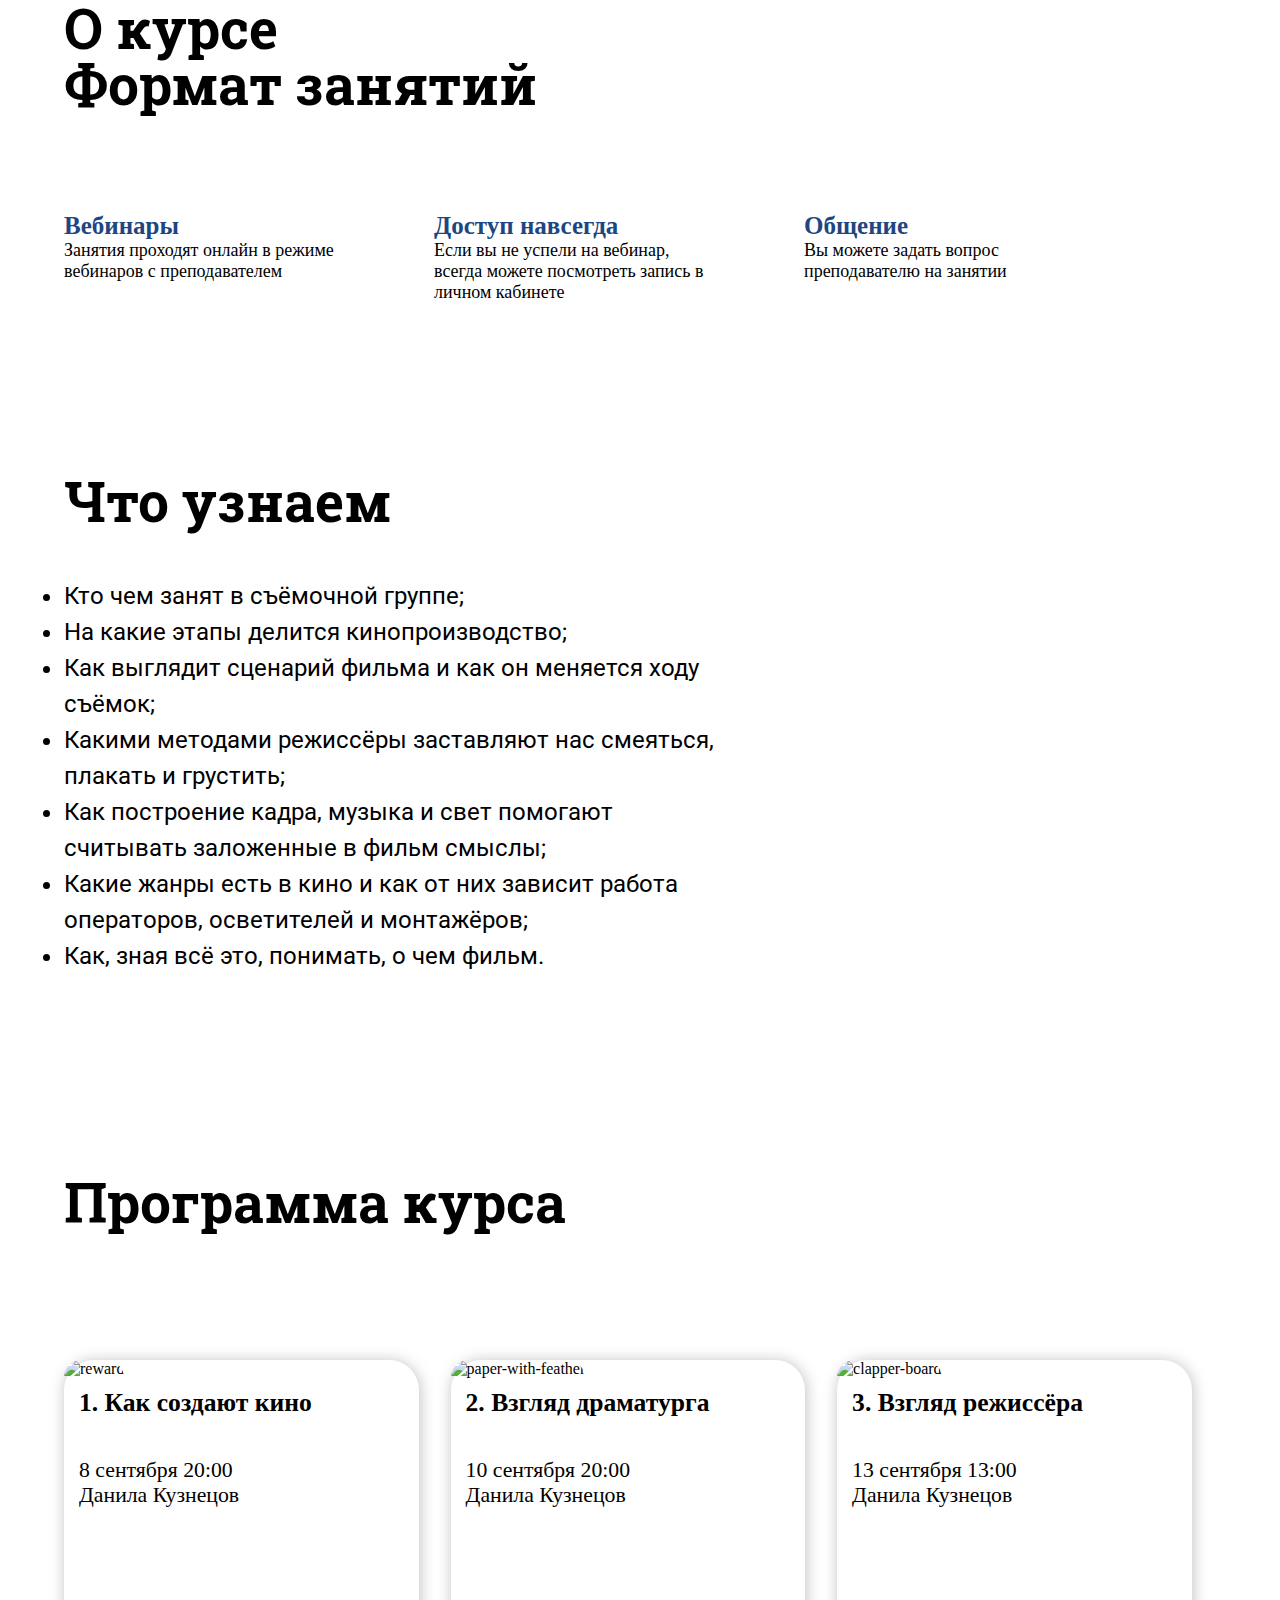
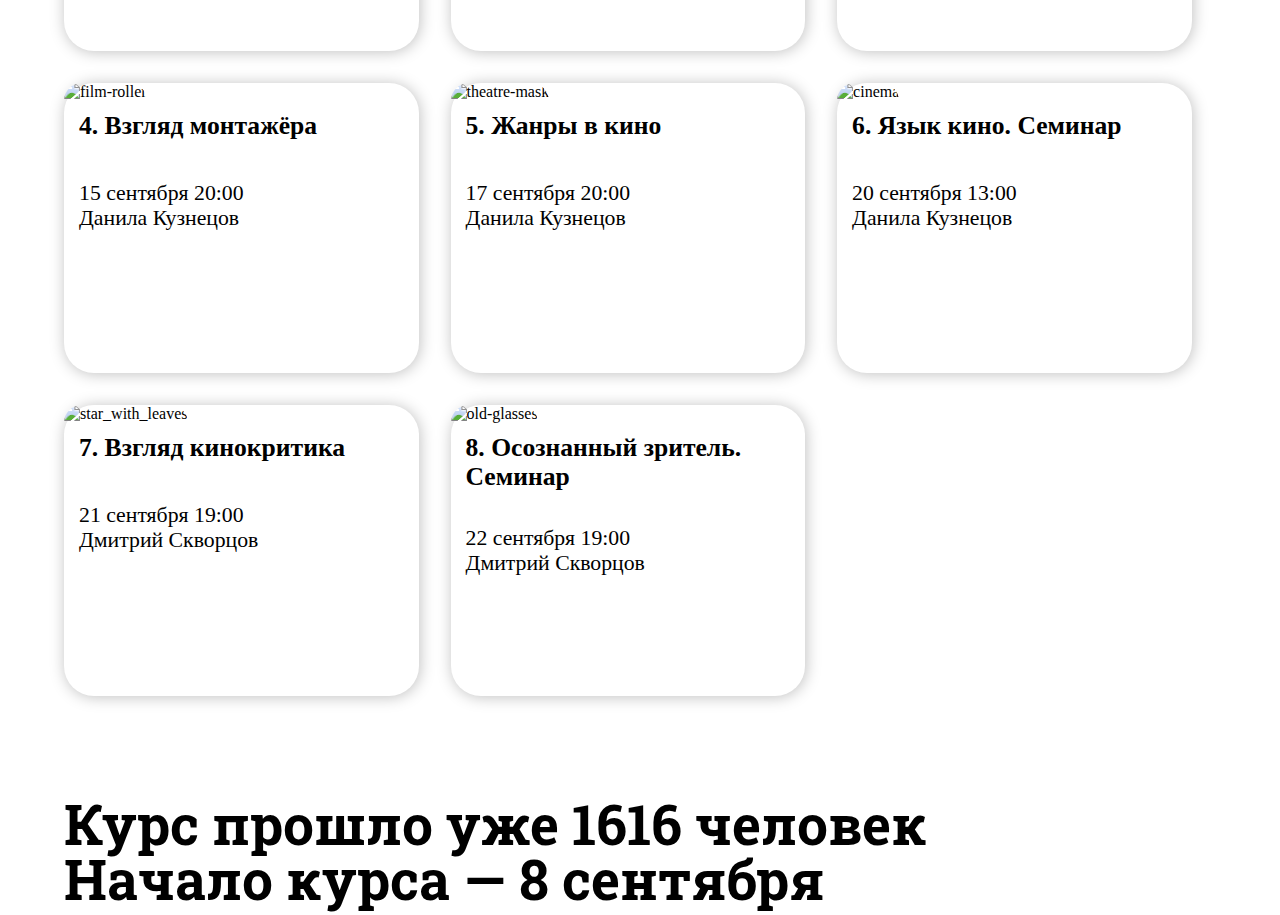
==== project.html @ b49a175d "new" ====
<!DOCTYPE html>
<html lang="en">
<head>
  <meta charset="UTF-8">
  <meta name="viewport" content="width=device-width, initial-scale=1.0">
  <link rel="stylesheet" href="./project.css">
  <title>Beta</title>
  <link rel="stylesheet" href="./index.css" >
  <link rel="preconnect" href="https://fonts.googleapis.com">
  <link rel="preconnect" href="https://fonts.gstatic.com" crossorigin>
  <link href="https://fonts.googleapis.com/css2?family=Roboto:ital,wght@0,100;0,300;0,400;0,500;0,700;0,900;1,100;1,300;1,400;1,500;1,700;1,900&display=swap" rel="stylesheet">
  <link rel="preconnect" href="https://fonts.googleapis.com">
  <link rel="preconnect" href="https://fonts.gstatic.com" crossorigin>
  <link href="https://fonts.googleapis.com/css2?family=Roboto+Slab:wght@100..900&display=swap" rel="stylesheet">
</head>
<body>
  <div class=".wrapper">
    <div class="main-box">
      <header>
        <div class="logo">

        </div>
        <div class="navbar">

        </div>
      </header>
      <main>
        <section class="how-to-watch-movie">

        </section>
        <h2>О курсе</h2>
        <section class="about-course"></section>
        <h2>Формат занятий</h2>
        <section class="course-format">
          <div>
            <p class="heading">Вебинары</p>
            <p>Занятия проходят онлайн
              в режиме вебинаров
              с преподавателем</p>
          </div>
          <div>
            <p class="heading">Доступ навсегда</p>
            <p>Если вы не успели на вебинар, всегда можете посмотреть запись в личном кабинете</p>
          </div>
          <div>
            <p class="heading">Общение</p>
            <p>Вы можете задать вопрос
              преподавателю на занятии</p>
          </div>
        </section>
        <h2>Что узнаем</h2>
        <section class="what-to-learn">
          <ul>
            <li>Кто чем занят в съёмочной группе;</li>
            <li>На какие этапы делится кинопроизводство;</li>
            <li>Как выглядит сценарий фильма и как он меняется ходу съёмок;</li>
            <li>Какими методами режиссёры заставляют нас смеяться, плакать и грустить;</li>
            <li>Как построение кадра, музыка и свет помогают считывать заложенные в фильм смыслы;</li>
            <li>Какие жанры есть в кино и как от них зависит работа операторов, осветителей и монтажёров;</li>
            <li>Как, зная всё это, понимать, о чем фильм.</li>
          </ul>
        </section>
        <h2>Программа курса</h2>
        <section class="course-program">
          <div>
            <img src="./course/oscar.svg" alt="reward">
            <h3 class="card-heading">1. Как создают кино</h3>
            <p>8 сентября 20:00 <br>
              Данила Кузнецов</p>
          </div>
          <div>
            <img src="./course/letter.svg" alt="paper-with-feather">
            <h3 class="card-heading">2. Взгляд драматурга</h3>
            <p>10 сентября 20:00 <br>
              Данила Кузнецов</p>
          </div>
          <div>
            <img src="./course/movie.svg" alt="clapper-board">
            <h3 class="card-heading">3. Взгляд режиссёра</h3>
            <p>13 сентября 13:00 <br>
              Данила Кузнецов</p>
          </div>
          <div>
            <img src="./course/old_movie.svg" alt="film-roller">
            <h3 class="card-heading">4. Взгляд монтажёра</h3>
            <p>15 сентября 20:00 <br>
              Данила Кузнецов</p>
          </div>
          <div>
            <img src="./course/mask.svg" alt="theatre-mask">
            <h3 class="card-heading">5. Жанры в кино</h3>
            <p>17 сентября 20:00 <br>
              Данила Кузнецов</p>
          </div>
          <div>
            <img src="./course/theatre.svg" alt="cinema">
            <h3 class="card-heading">6. Язык кино. Семинар</h3>
            <p>20 сентября 13:00 <br>
              Данила Кузнецов</p>
          </div>
          <div>
            <img src="./course/star.svg" alt="star_with_leaves">
            <h3 class="card-heading">7. Взгляд кинокритика</h3>
            <p>21 сентября 19:00 <br>
              Дмитрий Скворцов</p>
          </div>
          <div>
            <img src="./course/glasses.svg" alt="old-glasses">
            <h3 class="card-heading line">8. Осознанный зритель. Семинар</h3>
            <p id="line">22 сентября 19:00 <br>
              Дмитрий Скворцов</p>
          </div>
        </section>
        <section>
          <h2>Курс прошло уже 1616 человек</h2>
          
        </section>
        <section>
          <h2>Начало курса — 8 сентября</h2>

        </section>
      </main>
      <footer>

      </footer>
    </div>
  </div>
</body>
</html>

<!--men sadece ozume nece duz gelirse hele boldum sayti, sizin hissede uygun olmasa duzelish edin. prosto wpda qrupa 
  yazin danishaq, sonra sayti birlesdirende problem olmasin-->
---- project.css ----
* {
  margin: 0;
  padding: 0;
  box-sizing: border-box;
}
.wrapper { /* bura headeri ve footeri elave etmek lazimdir? deqiq bilmirem, lazim olsa elave edersiz) */
  width: 100%;
  font-family: "Roboto";
}
.main-box {
  width: 90%;
  margin: 0 auto;
}

h2 {
  font-family: Roboto Slab;
  font-size: 55px;
  font-weight: 700;
  line-height: 55.76px;
  /* yenede baxin ne elave etmek lazim olsa edin */
}

.course-format {
  display: flex;
  font-size: 18px;
  gap: 100px;
  margin: 100px auto 170px;
}

.course-format div {
  width: 270px;
}

.heading {
  color: #1E4681;
  font-size: 25px;
  font-weight: 700;
}

.what-to-learn {
  width: 662px;
  font-family: "Roboto";
  font-weight: 400;
  font-size: 24px;
  line-height: 36px;
  margin-top: 50px;
  margin-bottom: 200px;
}

.course-program {
  display: flex;
  flex-wrap: wrap;
  gap: 2.5vw; /*37px*/
  margin-top: 130px;
  margin-bottom: 100px;
}

.course-program div {
  width: 27.7vw; /*399px */
  height: 22.7vw; /*328px */
  border-radius: 30px; 
  box-shadow: 1px 1px 15px 0px #00000040;
}

.course-program img {
  width: 27.7vw; /*399px */
  height: 11.1vw; /*160px */
  border-top-left-radius: 30px;
  border-top-right-radius: 30px;
}

.card-heading {
  font-size: 2vw; /*30px*/
  margin-bottom: 30px;
  padding: 10px 15px 0px;
}

.course-program p {
  font-size: 1.7vw;/*25px*/
  padding: 10px 15px 0px;

}

.line {
 line-height: 29.1px;
}

#line {
  padding: 5px 15px;
}
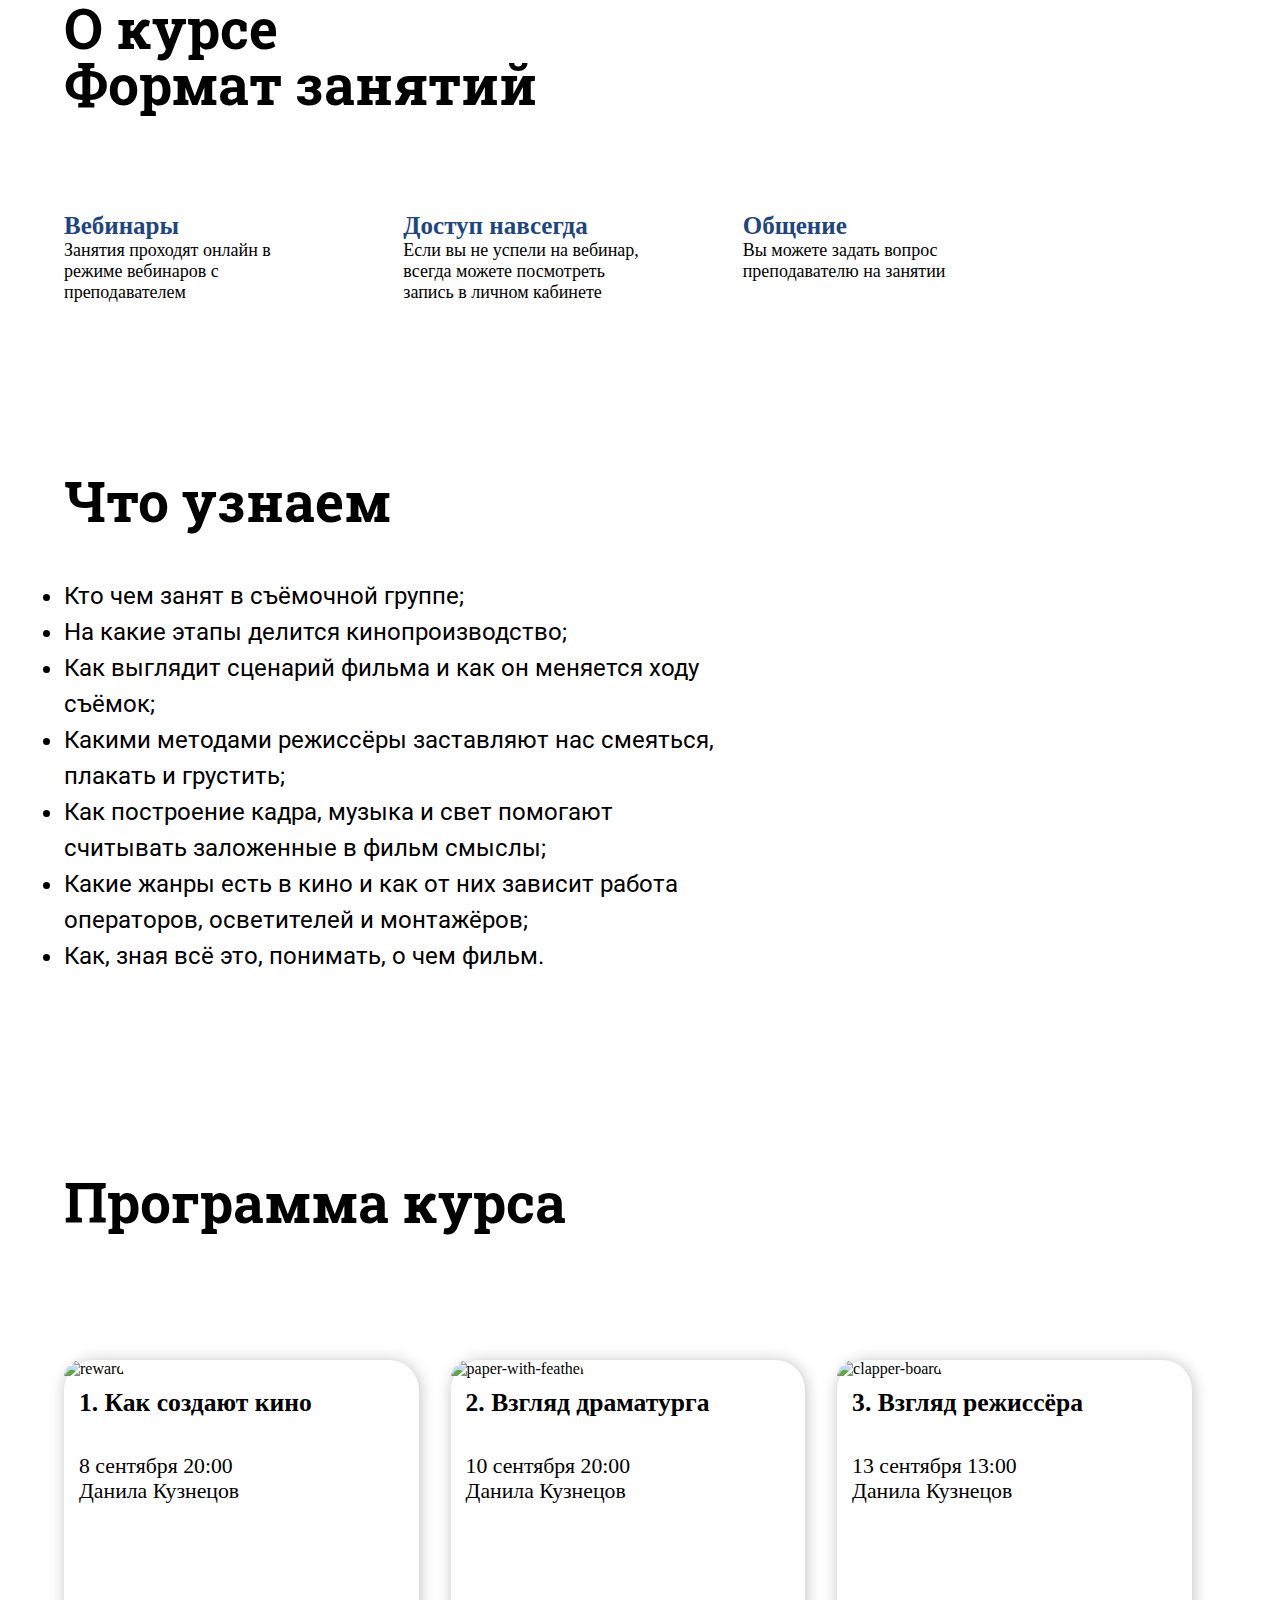
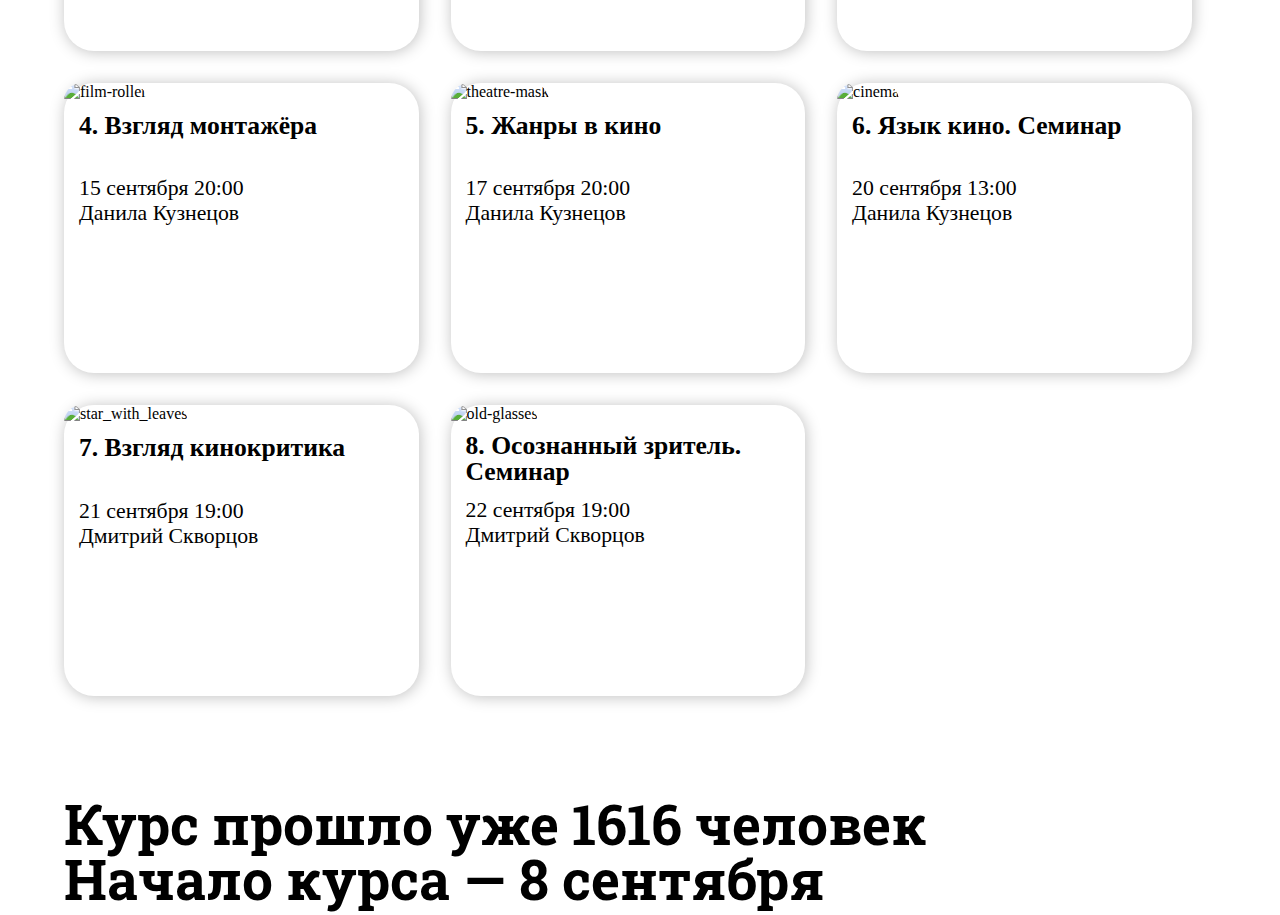
==== commit b3ba156e: "new" ====
--- a/project.html
+++ b/project.html
@@ -107,7 +107,7 @@
           <div>
             <img src="./course/glasses.svg" alt="old-glasses">
             <h3 class="card-heading line">8. Осознанный зритель. Семинар</h3>
-            <p id="line">22 сентября 19:00 <br>
+            <p>22 сентября 19:00 <br>
               Дмитрий Скворцов</p>
           </div>
         </section>
--- a/project.css
+++ b/project.css
@@ -28,7 +28,7 @@
 }
 
 .course-format div {
-  width: 270px;
+  width: 18.7vw; /*270px*/
 }
 
 .heading {
@@ -38,7 +38,7 @@
 }
 
 .what-to-learn {
-  width: 662px;
+  width: 662px; /*45.9vw*/
   font-family: "Roboto";
   font-weight: 400;
   font-size: 24px;
@@ -71,7 +71,7 @@
 
 .card-heading {
   font-size: 2vw; /*30px*/
-  margin-bottom: 30px;
+  margin-bottom: 2vw;
   padding: 10px 15px 0px;
 }
 
@@ -82,9 +82,108 @@
 }
 
 .line {
- line-height: 29.1px;
+ line-height: 2vw;/*29.1px*/
+ margin-bottom: 4px;
 }
 
-#line {
-  padding: 5px 15px;
+@media screen and (min-width: 992px) and (max-width: 1279) {
+  h2 {
+    font-size: 32px;
+    line-height: 32.44px;
+  }
+  
+  .course-format {
+    font-size: 11px;
+    gap: 50px;
+    margin: 100px auto 170px;
+  }
+  
+  .heading {
+    font-size: 15px;
+  }
+  
+  .what-to-learn {
+    width: 383.41px;
+    font-size: 14px;
+    line-height: 21px;
+    margin-top: 50px;
+    margin-bottom: 100px;
+  }
+  
+  .course-program {
+    margin-top: 65px;
+    margin-bottom: 50px;
+  }
+  
+}
+
+@media screen and (min-width: 320px) and (max-width: 991px) {
+  h2 {
+    font-size: 26px;
+    line-height: 26.36px;
+  }
+  
+  .course-format {
+    flex-direction: column;
+    font-size: 10px;
+    gap: 30px;
+    margin-top: 30px;
+    margin-bottom: 70px;
+  }
+  
+  .course-format div {
+    width: 150px; /*150px*/
+  }
+
+  .heading {
+    font-size: 12px;
+  }
+  
+  .what-to-learn {
+    width: 299px;
+    font-size: 12px;
+    line-height: 18px;
+    margin-top: 20px;
+    margin-bottom: 50px;
+  }
+  
+  .course-program {
+    display: flex;
+    flex-direction: column;
+    margin-top: 30px;
+    margin-bottom: 30px;
+    justify-content: center;
+    align-items: center;
+  }
+  
+  .course-program div {
+    width: 49.5vw; /*49.5vw*/
+    height: 40vw; /*152.84px*/
+    border-radius: 13.98px; 
+    box-shadow: 0.46597224473953247px 0.46597224473953247px 6.9895830154418945px 0px #00000040;
+  }
+  
+  .course-program img {
+    width: 49.5vw; 
+    height: 19.8vw; /*74.56px*/
+    border-top-left-radius: 13.98px;
+    border-top-right-radius: 13.98px;
+  }
+  
+  .card-heading {
+    font-size: 3.7vw; /*14px*/
+    margin-bottom: 2vw;
+    padding: 5px 15px 0px;
+  }
+  
+  .course-program p {
+    font-size: 3.2vw;/*12px*/
+    padding: 5px 15px 0px;
+  
+  }
+  
+  .line {
+   line-height: 3.6vw;/*13.58px*/
+   margin-bottom: 2px;
+  }
 }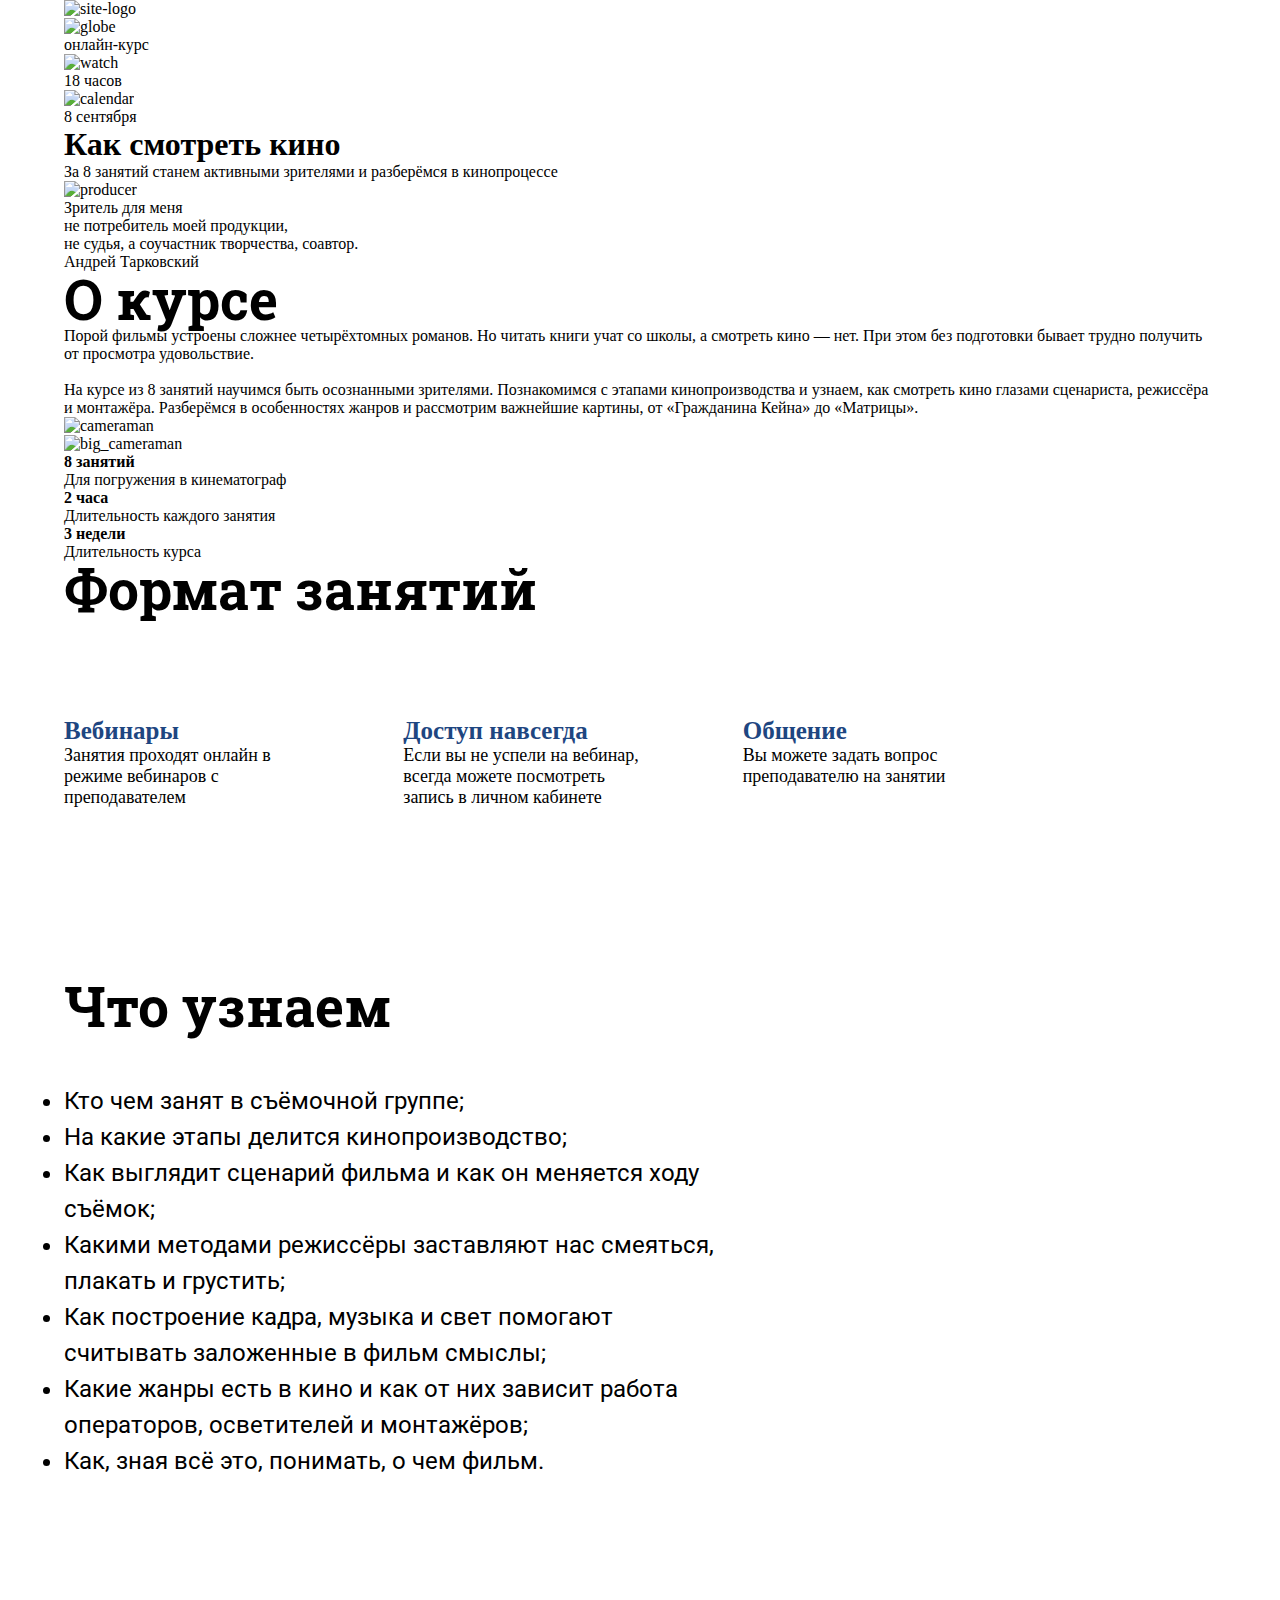
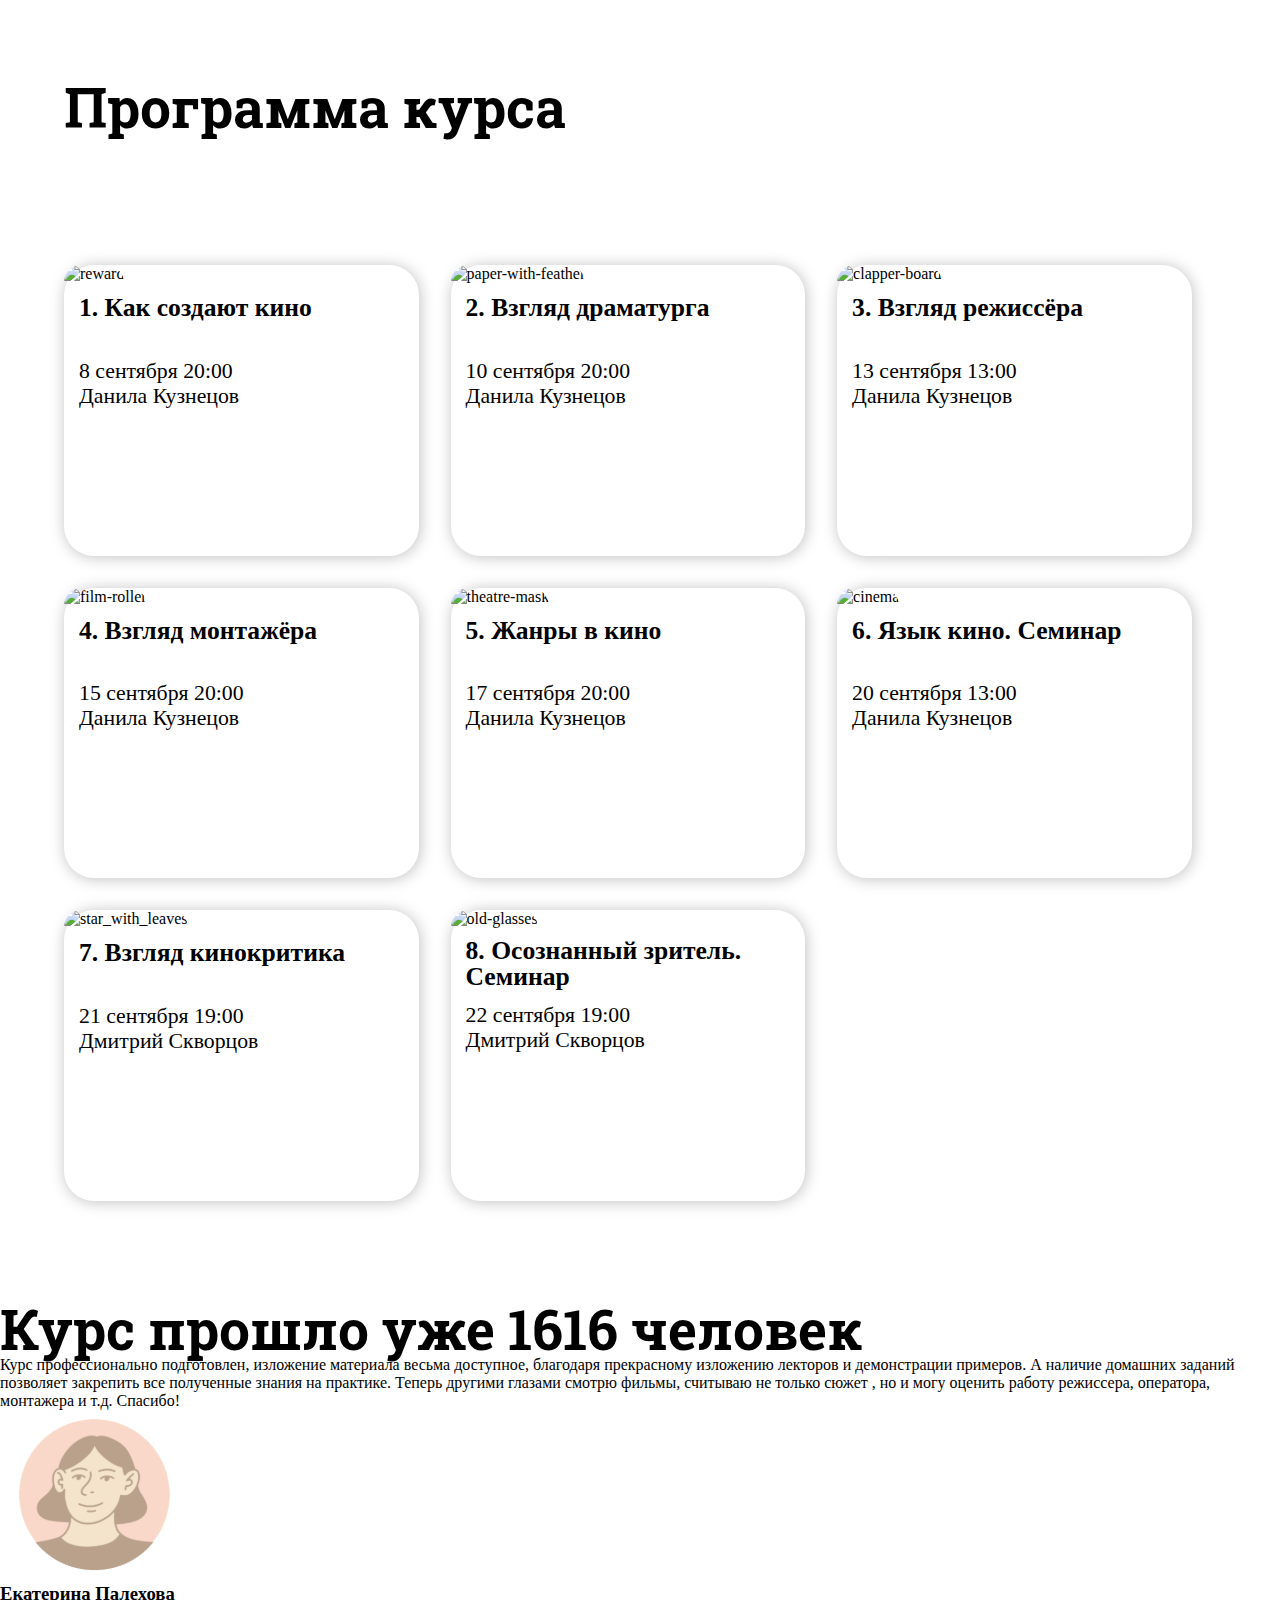
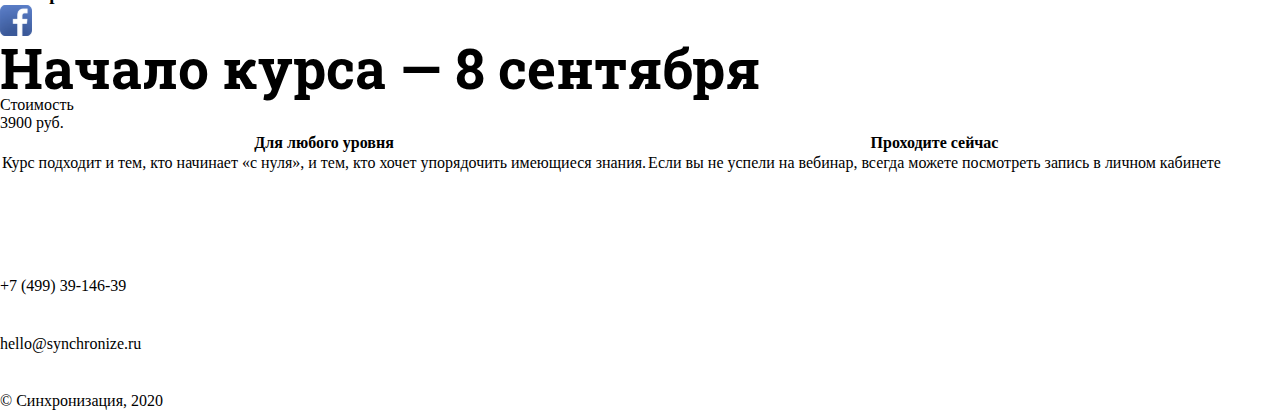
==== commit 83d72a27: "Add new features" ====
--- a/project.html
+++ b/project.html
@@ -1,132 +1,238 @@
-<!DOCTYPE html>
-<html lang="en">
-<head>
-  <meta charset="UTF-8">
-  <meta name="viewport" content="width=device-width, initial-scale=1.0">
-  <link rel="stylesheet" href="./project.css">
-  <title>Beta</title>
-  <link rel="stylesheet" href="./index.css" >
-  <link rel="preconnect" href="https://fonts.googleapis.com">
-  <link rel="preconnect" href="https://fonts.gstatic.com" crossorigin>
-  <link href="https://fonts.googleapis.com/css2?family=Roboto:ital,wght@0,100;0,300;0,400;0,500;0,700;0,900;1,100;1,300;1,400;1,500;1,700;1,900&display=swap" rel="stylesheet">
-  <link rel="preconnect" href="https://fonts.googleapis.com">
-  <link rel="preconnect" href="https://fonts.gstatic.com" crossorigin>
-  <link href="https://fonts.googleapis.com/css2?family=Roboto+Slab:wght@100..900&display=swap" rel="stylesheet">
-</head>
-<body>
-  <div class=".wrapper">
-    <div class="main-box">
-      <header>
-        <div class="logo">
-
-        </div>
-        <div class="navbar">
-
-        </div>
-      </header>
-      <main>
-        <section class="how-to-watch-movie">
-
-        </section>
-        <h2>О курсе</h2>
-        <section class="about-course"></section>
-        <h2>Формат занятий</h2>
-        <section class="course-format">
-          <div>
-            <p class="heading">Вебинары</p>
-            <p>Занятия проходят онлайн
-              в режиме вебинаров
-              с преподавателем</p>
-          </div>
-          <div>
-            <p class="heading">Доступ навсегда</p>
-            <p>Если вы не успели на вебинар, всегда можете посмотреть запись в личном кабинете</p>
-          </div>
-          <div>
-            <p class="heading">Общение</p>
-            <p>Вы можете задать вопрос
-              преподавателю на занятии</p>
-          </div>
-        </section>
-        <h2>Что узнаем</h2>
-        <section class="what-to-learn">
-          <ul>
-            <li>Кто чем занят в съёмочной группе;</li>
-            <li>На какие этапы делится кинопроизводство;</li>
-            <li>Как выглядит сценарий фильма и как он меняется ходу съёмок;</li>
-            <li>Какими методами режиссёры заставляют нас смеяться, плакать и грустить;</li>
-            <li>Как построение кадра, музыка и свет помогают считывать заложенные в фильм смыслы;</li>
-            <li>Какие жанры есть в кино и как от них зависит работа операторов, осветителей и монтажёров;</li>
-            <li>Как, зная всё это, понимать, о чем фильм.</li>
-          </ul>
-        </section>
-        <h2>Программа курса</h2>
-        <section class="course-program">
-          <div>
-            <img src="./course/oscar.svg" alt="reward">
-            <h3 class="card-heading">1. Как создают кино</h3>
-            <p>8 сентября 20:00 <br>
-              Данила Кузнецов</p>
-          </div>
-          <div>
-            <img src="./course/letter.svg" alt="paper-with-feather">
-            <h3 class="card-heading">2. Взгляд драматурга</h3>
-            <p>10 сентября 20:00 <br>
-              Данила Кузнецов</p>
-          </div>
-          <div>
-            <img src="./course/movie.svg" alt="clapper-board">
-            <h3 class="card-heading">3. Взгляд режиссёра</h3>
-            <p>13 сентября 13:00 <br>
-              Данила Кузнецов</p>
-          </div>
-          <div>
-            <img src="./course/old_movie.svg" alt="film-roller">
-            <h3 class="card-heading">4. Взгляд монтажёра</h3>
-            <p>15 сентября 20:00 <br>
-              Данила Кузнецов</p>
-          </div>
-          <div>
-            <img src="./course/mask.svg" alt="theatre-mask">
-            <h3 class="card-heading">5. Жанры в кино</h3>
-            <p>17 сентября 20:00 <br>
-              Данила Кузнецов</p>
-          </div>
-          <div>
-            <img src="./course/theatre.svg" alt="cinema">
-            <h3 class="card-heading">6. Язык кино. Семинар</h3>
-            <p>20 сентября 13:00 <br>
-              Данила Кузнецов</p>
-          </div>
-          <div>
-            <img src="./course/star.svg" alt="star_with_leaves">
-            <h3 class="card-heading">7. Взгляд кинокритика</h3>
-            <p>21 сентября 19:00 <br>
-              Дмитрий Скворцов</p>
-          </div>
-          <div>
-            <img src="./course/glasses.svg" alt="old-glasses">
-            <h3 class="card-heading line">8. Осознанный зритель. Семинар</h3>
-            <p>22 сентября 19:00 <br>
-              Дмитрий Скворцов</p>
-          </div>
-        </section>
-        <section>
-          <h2>Курс прошло уже 1616 человек</h2>
-          
-        </section>
-        <section>
-          <h2>Начало курса — 8 сентября</h2>
-
-        </section>
-      </main>
-      <footer>
-
-      </footer>
-    </div>
-  </div>
-</body>
-</html>
-
-<!--men sadece ozume nece duz gelirse hele boldum sayti, sizin hissede uygun olmasa duzelish edin. prosto wpda qrupa 
+<!DOCTYPE html>
+<html lang="ru">
+<head>
+  <meta charset="UTF-8">
+  <meta name="viewport" content="width=device-width, initial-scale=1.0">
+  <link rel="stylesheet" href="./project.css">
+  <title>Beta</title>
+  <link rel="stylesheet" href="./index.css" >
+  <link rel="preconnect" href="https://fonts.googleapis.com">
+  <link rel="preconnect" href="https://fonts.gstatic.com" crossorigin>
+  <link href="https://fonts.googleapis.com/css2?family=Courier+Prime:ital,wght@0,400;0,700;1,400;1,700&family=Lato:ital,wght@0,100;0,300;0,400;0,700;0,900;1,100;1,300;1,400;1,700;1,900&family=Montserrat:ital,wght@0,100..900;1,100..900&family=Roboto+Slab:wght@100..900&family=Roboto:ital,wght@0,100;0,300;0,400;0,500;0,700;0,900;1,100;1,300;1,400;1,500;1,700;1,900&display=swap" rel="stylesheet">
+</head>
+<body>
+  <div class=".wrapper">
+    <div class="main-box">
+      <header>
+        <div class="logo">
+          <img src="./svgs/sinxro.svg" alt="site-logo">
+        </div>
+        <div class="navbar">
+          <div class="date-and-time">
+            <img class="globe" src="./svgs/globe.svg" alt="globe">
+            <p>онлайн-курс</p>
+          </div>
+          <div class="date-and-time">
+            <img class="watchimg" src="./svgs/clock.svg" alt="watch">
+            <p>18 часов</p>
+          </div>
+          <div class="date-and-time">
+             <img class="calendar" src="./svgs/calendar.svg" alt="calendar">
+             <p>8 сентября</p>
+          </div>   
+        </div>
+      </header>
+      <main>
+        <section class="how-to-watch-movie">
+          <div>
+            <h1>Как смотреть кино</h1>
+            <p>За 8 занятий станем активными зрителями и разберёмся в кинопроцессе</p>
+          </div>
+          <div class="producer">
+            <img src="./svgs/first-section-img.svg" alt="producer">
+          </div>
+        </section>
+        <section>
+          <div id="bluebox">
+            <p>Зритель для меня<br>не потребитель моей продукции,<br> не судья, а соучастник творчества, соавтор.</p>
+            <p id="bluebox-author">Андрей Тарковский</p>
+          </div>
+        </section>
+        <h2>О курсе</h2>
+        <section class="about-course">
+          <div>
+            <p>
+              Порой фильмы устроены сложнее четырёхтомных романов. Но читать книги учат со школы, а смотреть кино — нет. При этом без подготовки бывает трудно получить от просмотра удовольствие.
+              <br><br>На курсе из 8 занятий научимся быть осознанными зрителями. Познакомимся с этапами кинопроизводства и узнаем, как смотреть кино глазами сценариста, режиссёра и монтажёра. Разберёмся в особенностях жанров и рассмотрим важнейшие картины, от «Гражданина Кейна» до «Матрицы».
+            </p>
+          </div>
+          <div>
+            <img src="./svgs/second-section-img.svg" alt="cameraman">
+          </div>
+        </section>
+        <section class="course_duration"> 
+          <div class="big_cameraman"> 
+            <img src="./svgs/third-img.svg" alt="big_cameraman"> 
+          </div> 
+          <div class="task_table"> 
+            <div> 
+              <h4>8 занятий</h4> 
+              <p>Для погружения в кинематограф</p> 
+            </div> 
+            <div>    
+              <h4>2 часа</h4> 
+              <p>Длительность каждого занятия</p> 
+            </div>  
+            <div>  
+              <h4>3 недели</h4> 
+              <p>Длительность курса</p> 
+            </div>  
+          </div> 
+        </section> 
+        <h2>Формат занятий</h2>
+        <section class="course-format">
+          <div>
+            <p class="heading">Вебинары</p>
+            <p>Занятия проходят онлайн
+              в режиме вебинаров
+              с преподавателем</p>
+          </div>
+          <div>
+            <p class="heading">Доступ навсегда</p>
+            <p>Если вы не успели на вебинар, всегда можете посмотреть запись в личном кабинете</p>
+          </div>
+          <div>
+            <p class="heading">Общение</p>
+            <p>Вы можете задать вопрос
+              преподавателю на занятии</p>
+          </div>
+        </section>
+        <h2>Что узнаем</h2>
+        <section class="what-to-learn">
+          <ul>
+            <li>Кто чем занят в съёмочной группе;</li>
+            <li>На какие этапы делится кинопроизводство;</li>
+            <li>Как выглядит сценарий фильма и как он меняется ходу съёмок;</li>
+            <li>Какими методами режиссёры заставляют нас смеяться, плакать и грустить;</li>
+            <li>Как построение кадра, музыка и свет помогают считывать заложенные в фильм смыслы;</li>
+            <li>Какие жанры есть в кино и как от них зависит работа операторов, осветителей и монтажёров;</li>
+            <li>Как, зная всё это, понимать, о чем фильм.</li>
+          </ul>
+        </section>
+        <h2>Программа курса</h2>
+        <section class="course-program">
+          <div>
+            <img src="./course/oscar.svg" alt="reward">
+            <h3 class="card-heading">1. Как создают кино</h3>
+            <p>8 сентября 20:00 <br>
+              Данила Кузнецов</p>
+          </div>
+          <div>
+            <img src="./course/letter.svg" alt="paper-with-feather">
+            <h3 class="card-heading">2. Взгляд драматурга</h3>
+            <p>10 сентября 20:00 <br>
+              Данила Кузнецов</p>
+          </div>
+          <div>
+            <img src="./course/movie.svg" alt="clapper-board">
+            <h3 class="card-heading">3. Взгляд режиссёра</h3>
+            <p>13 сентября 13:00 <br>
+              Данила Кузнецов</p>
+          </div>
+          <div>
+            <img src="./course/old_movie.svg" alt="film-roller">
+            <h3 class="card-heading">4. Взгляд монтажёра</h3>
+            <p>15 сентября 20:00 <br>
+              Данила Кузнецов</p>
+          </div>
+          <div>
+            <img src="./course/mask.svg" alt="theatre-mask">
+            <h3 class="card-heading">5. Жанры в кино</h3>
+            <p>17 сентября 20:00 <br>
+              Данила Кузнецов</p>
+          </div>
+          <div>
+            <img src="./course/theatre.svg" alt="cinema">
+            <h3 class="card-heading">6. Язык кино. Семинар</h3>
+            <p>20 сентября 13:00 <br>
+              Данила Кузнецов</p>
+          </div>
+          <div>
+            <img src="./course/star.svg" alt="star_with_leaves">
+            <h3 class="card-heading">7. Взгляд кинокритика</h3>
+            <p>21 сентября 19:00 <br>
+              Дмитрий Скворцов</p>
+          </div>
+          <div>
+            <img src="./course/glasses.svg" alt="old-glasses">
+            <h3 class="card-heading line">8. Осознанный зритель. Семинар</h3>
+            <p>22 сентября 19:00 <br>
+              Дмитрий Скворцов</p>
+          </div>
+        </section>
+      </div>
+    <div class="course-info-box">
+        <section class="biography">
+          <div class="course-info-box-inside">
+          <h2>Курс прошло уже 1616 человек</h2>
+          <div class="info-author">
+            <div>
+              <p>Курс профессионально подготовлен, изложение материала весьма доступное, благодаря прекрасному изложению лекторов и демонстрации примеров. А наличие домашних заданий позволяет закрепить все полученные знания на практике. Теперь другими глазами смотрю фильмы, считываю не только сюжет , но и могу оценить работу режиссера, оператора, монтажера и т.д. Спасибо!</p>  
+            </div>  
+              <div class="author">
+                <div>
+                  <img class="user-avatar" src="image/user-icon.svg" alt="user-icon">
+                </div>
+                  <div class="yekaterina">
+                    <h3>Екатерина Палехова</h3>
+                  <img class="fb-icon" src="image/fb-icon.svg" alt="fb-icon">
+                  </div>
+              </div>
+          </div> 
+        </div>
+        </section>
+      </div>  
+        <section class="adv">
+          <div class="course-info-box-inside">
+          <article>
+            <h2>Начало курса — 8 сентября</h2>
+            <div class="money">
+                <p class="price">Стоимость</p>
+                <p class="value">3900 руб.</p>
+            </div>
+            <table class="adv_table">
+                <tr>
+                    <th>Для любого уровня</th>
+                    <th>Проходите сейчас</th>
+                </tr>
+                <tr>
+                    <td>Курс подходит и тем, кто начинает «с нуля», и тем, кто хочет упорядочить имеющиеся знания.</td>
+                    <td>Если вы не успели на вебинар, всегда можете посмотреть запись в личном кабинете</td>
+                </tr>
+            </table>
+          </article>
+        </div>
+        </section>
+      </main>
+      <footer>
+      <div class="course-info-box-inside">
+        <article>
+          <div class="footer_box">
+            <img class="synchronize" src="image/logo_mobile.svg" alt="Logo">
+            <div class="mail-and-phone">
+              <img src="image/phone_white.svg" alt="Phone">
+              <p>+7 (499) 39-146-39</p><br>
+              <img src="image/mail_white.svg" alt="Mail">
+              <p>hello@synchronize.ru</p>
+            </div>
+          </div>
+          <div class="social-media">
+            <img src="image/instagram_icon.svg" alt="Instagram">
+            <img src="image/fb-icon-white.svg" alt="Facebook">
+            <img src="image/vk-icon-white.svg" alt="VK">
+            <img src="image/whatsapp-icon-white.svg" alt="Whatsapp"><br>
+          </div>
+          <div>
+            <p class="version">© Синхронизация, 2020</p>
+          </div>
+        </article>
+      </div>
+      </footer>
+    </div>
+    
+  </div>
+</body>
+</html>
+
+<!--men sadece ozume nece duz gelirse hele boldum sayti, sizin hissede uygun olmasa duzelish edin. prosto wpda qrupa 
   yazin danishaq, sonra sayti birlesdirende problem olmasin-->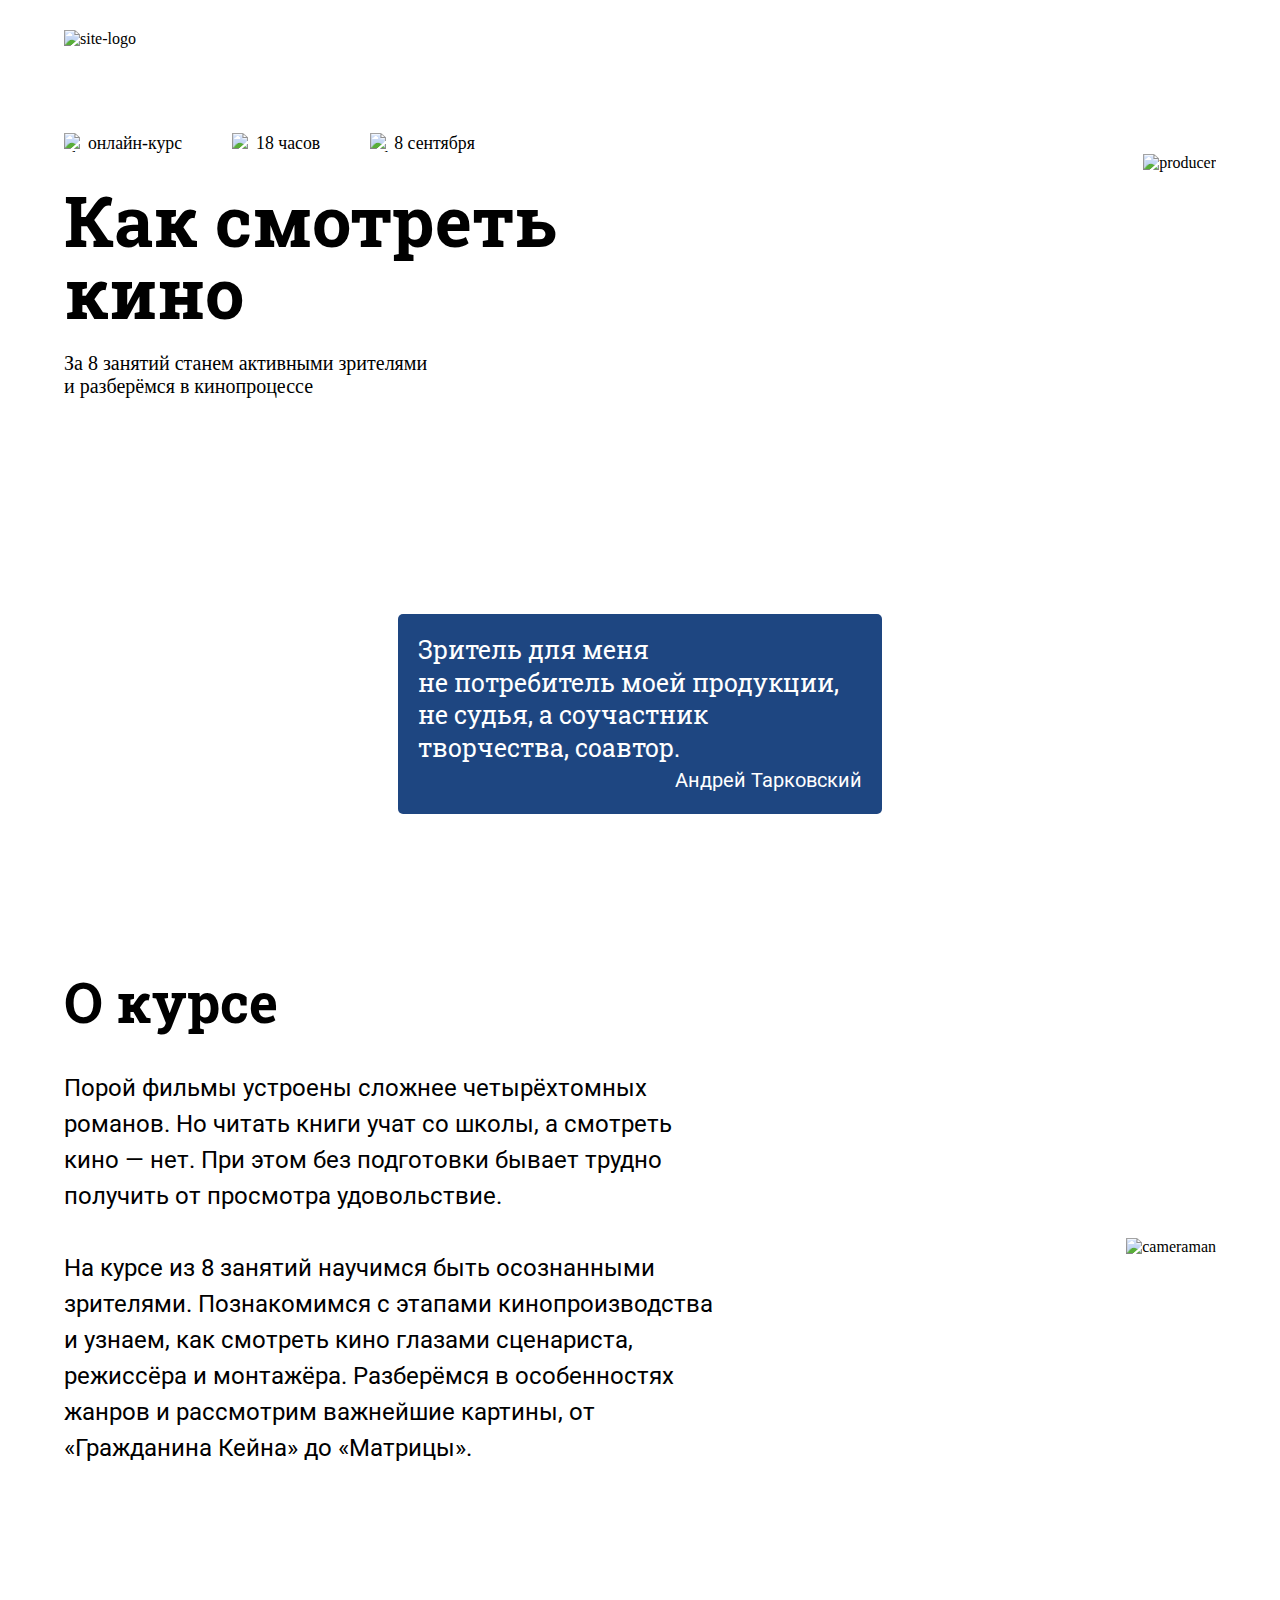
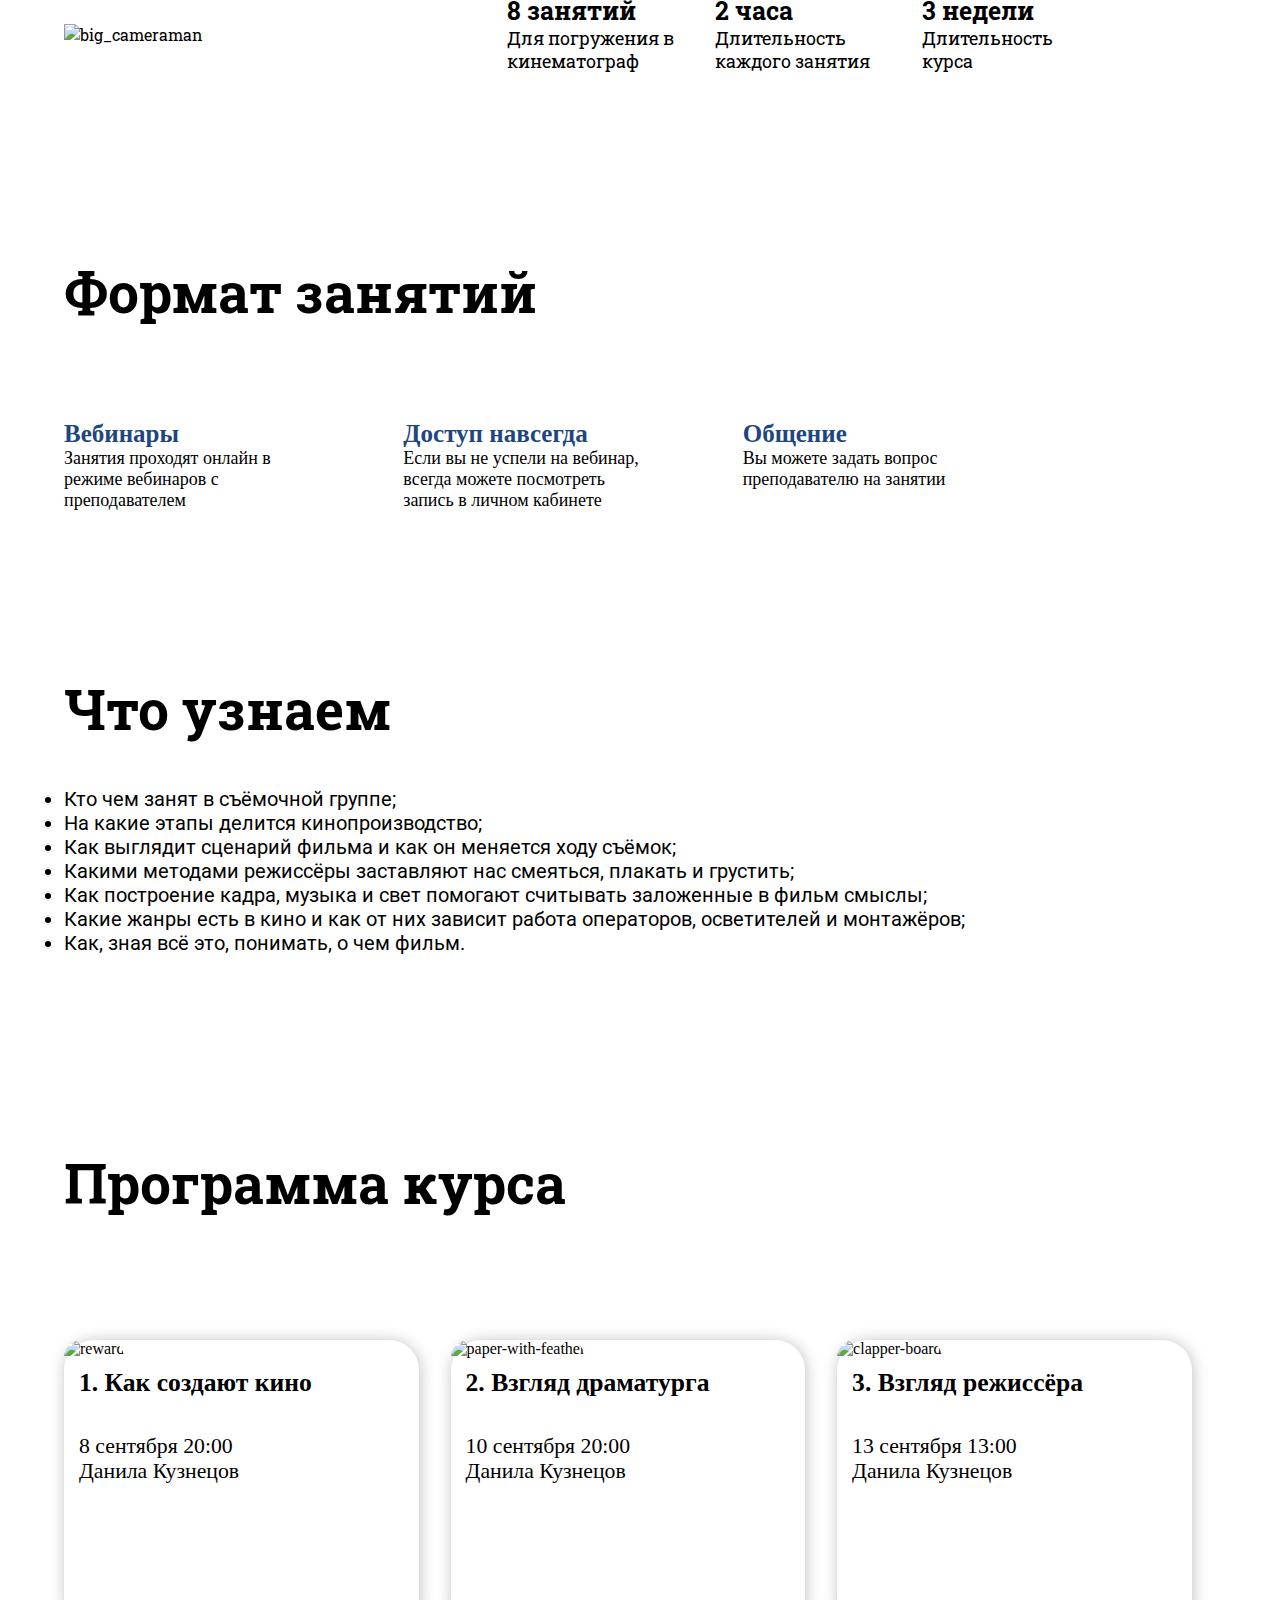
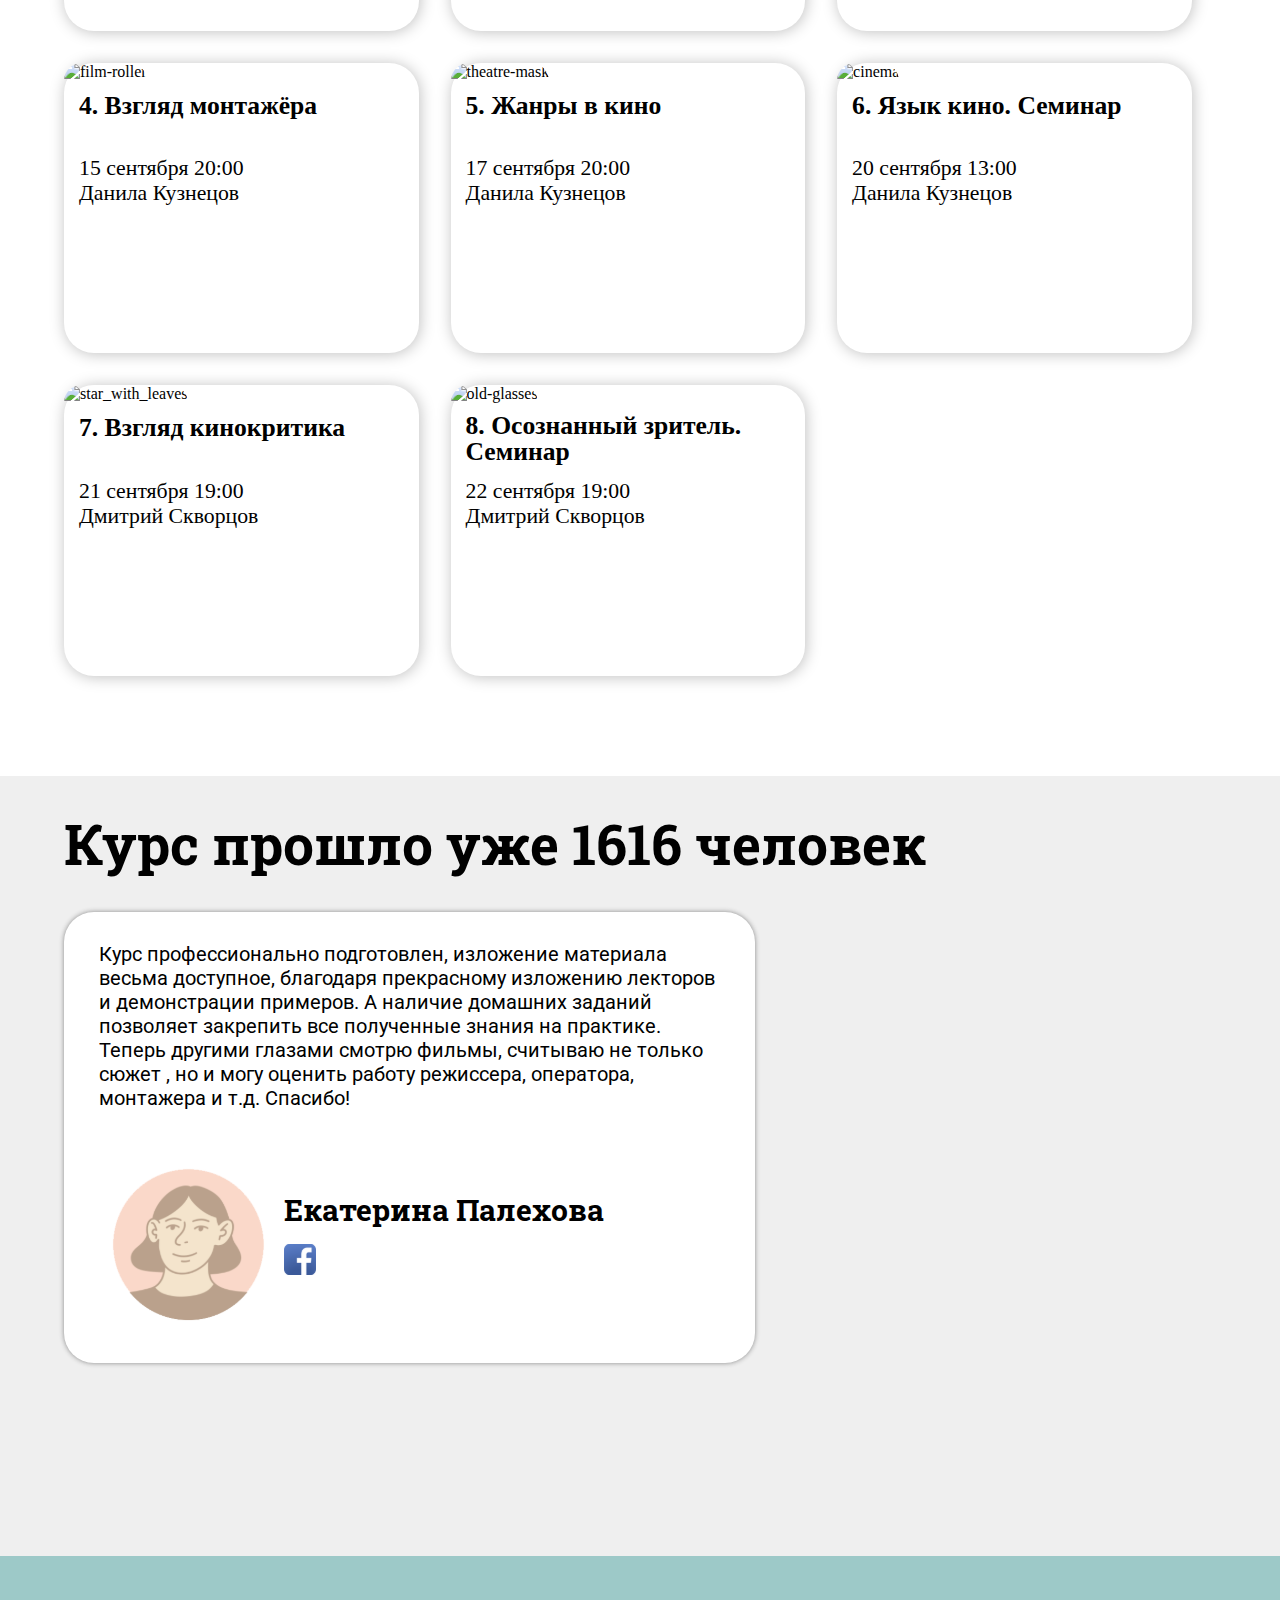
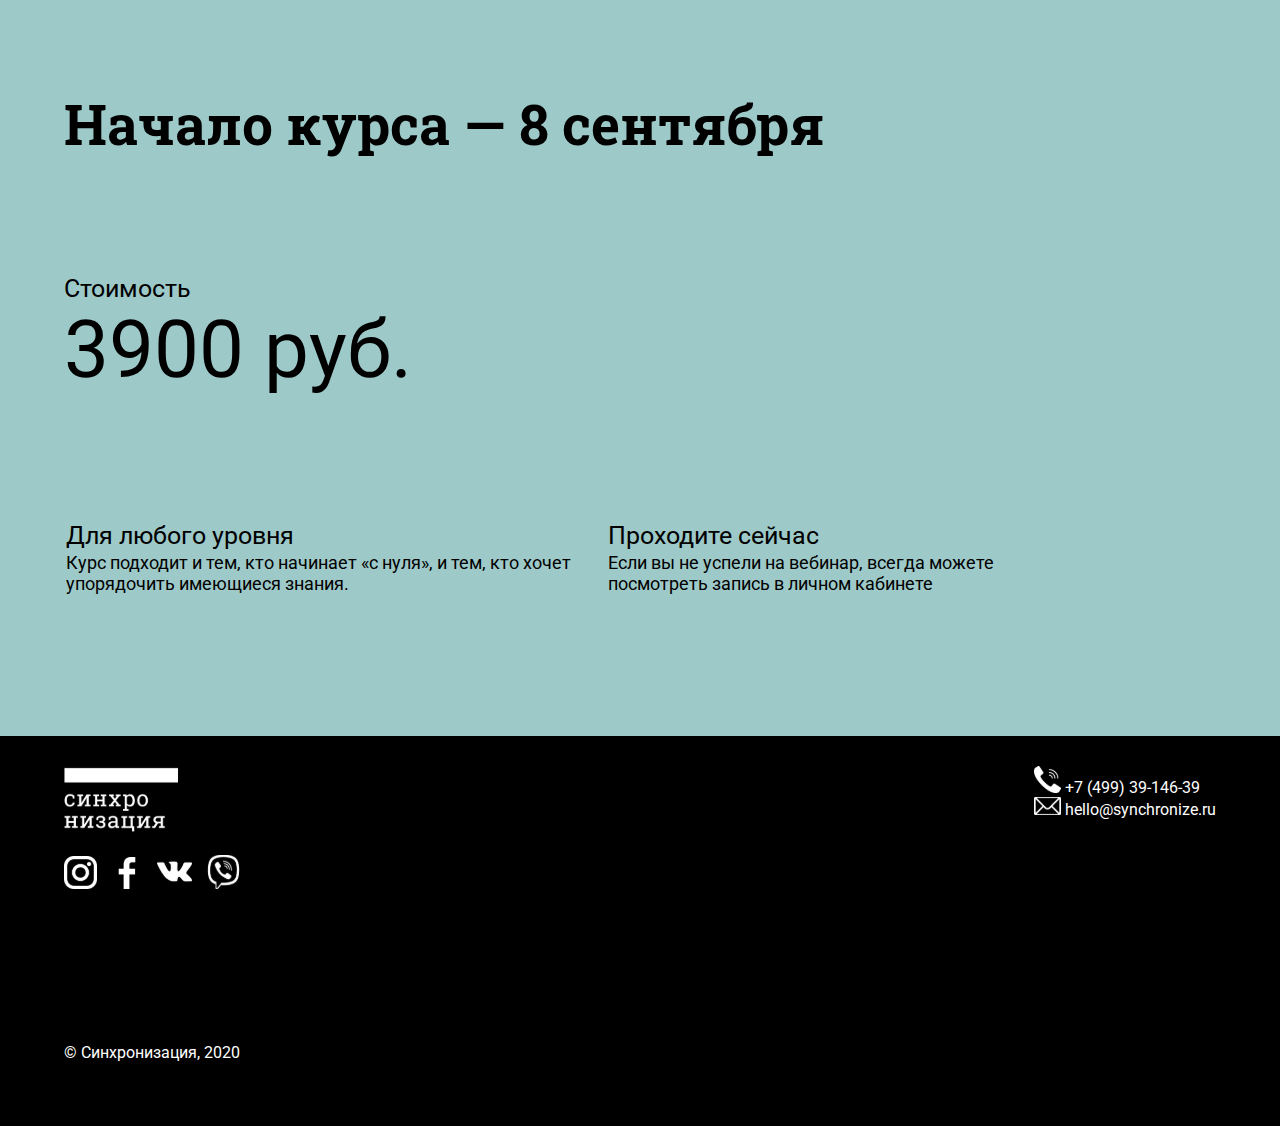
==== commit 3977a7fe: "work done)" ====
--- a/project.html
+++ b/project.html
@@ -1,238 +1,241 @@
-<!DOCTYPE html>
-<html lang="ru">
-<head>
-  <meta charset="UTF-8">
-  <meta name="viewport" content="width=device-width, initial-scale=1.0">
-  <link rel="stylesheet" href="./project.css">
-  <title>Beta</title>
-  <link rel="stylesheet" href="./index.css" >
-  <link rel="preconnect" href="https://fonts.googleapis.com">
-  <link rel="preconnect" href="https://fonts.gstatic.com" crossorigin>
-  <link href="https://fonts.googleapis.com/css2?family=Courier+Prime:ital,wght@0,400;0,700;1,400;1,700&family=Lato:ital,wght@0,100;0,300;0,400;0,700;0,900;1,100;1,300;1,400;1,700;1,900&family=Montserrat:ital,wght@0,100..900;1,100..900&family=Roboto+Slab:wght@100..900&family=Roboto:ital,wght@0,100;0,300;0,400;0,500;0,700;0,900;1,100;1,300;1,400;1,500;1,700;1,900&display=swap" rel="stylesheet">
-</head>
-<body>
-  <div class=".wrapper">
-    <div class="main-box">
-      <header>
-        <div class="logo">
-          <img src="./svgs/sinxro.svg" alt="site-logo">
-        </div>
-        <div class="navbar">
-          <div class="date-and-time">
-            <img class="globe" src="./svgs/globe.svg" alt="globe">
-            <p>онлайн-курс</p>
-          </div>
-          <div class="date-and-time">
-            <img class="watchimg" src="./svgs/clock.svg" alt="watch">
-            <p>18 часов</p>
-          </div>
-          <div class="date-and-time">
-             <img class="calendar" src="./svgs/calendar.svg" alt="calendar">
-             <p>8 сентября</p>
-          </div>   
-        </div>
-      </header>
-      <main>
-        <section class="how-to-watch-movie">
-          <div>
-            <h1>Как смотреть кино</h1>
-            <p>За 8 занятий станем активными зрителями и разберёмся в кинопроцессе</p>
-          </div>
-          <div class="producer">
-            <img src="./svgs/first-section-img.svg" alt="producer">
-          </div>
-        </section>
-        <section>
-          <div id="bluebox">
-            <p>Зритель для меня<br>не потребитель моей продукции,<br> не судья, а соучастник творчества, соавтор.</p>
-            <p id="bluebox-author">Андрей Тарковский</p>
-          </div>
-        </section>
-        <h2>О курсе</h2>
-        <section class="about-course">
-          <div>
-            <p>
-              Порой фильмы устроены сложнее четырёхтомных романов. Но читать книги учат со школы, а смотреть кино — нет. При этом без подготовки бывает трудно получить от просмотра удовольствие.
-              <br><br>На курсе из 8 занятий научимся быть осознанными зрителями. Познакомимся с этапами кинопроизводства и узнаем, как смотреть кино глазами сценариста, режиссёра и монтажёра. Разберёмся в особенностях жанров и рассмотрим важнейшие картины, от «Гражданина Кейна» до «Матрицы».
-            </p>
-          </div>
-          <div>
-            <img src="./svgs/second-section-img.svg" alt="cameraman">
-          </div>
-        </section>
-        <section class="course_duration"> 
-          <div class="big_cameraman"> 
-            <img src="./svgs/third-img.svg" alt="big_cameraman"> 
-          </div> 
-          <div class="task_table"> 
-            <div> 
-              <h4>8 занятий</h4> 
-              <p>Для погружения в кинематограф</p> 
-            </div> 
-            <div>    
-              <h4>2 часа</h4> 
-              <p>Длительность каждого занятия</p> 
-            </div>  
-            <div>  
-              <h4>3 недели</h4> 
-              <p>Длительность курса</p> 
-            </div>  
-          </div> 
-        </section> 
-        <h2>Формат занятий</h2>
-        <section class="course-format">
-          <div>
-            <p class="heading">Вебинары</p>
-            <p>Занятия проходят онлайн
-              в режиме вебинаров
-              с преподавателем</p>
-          </div>
-          <div>
-            <p class="heading">Доступ навсегда</p>
-            <p>Если вы не успели на вебинар, всегда можете посмотреть запись в личном кабинете</p>
-          </div>
-          <div>
-            <p class="heading">Общение</p>
-            <p>Вы можете задать вопрос
-              преподавателю на занятии</p>
-          </div>
-        </section>
-        <h2>Что узнаем</h2>
-        <section class="what-to-learn">
-          <ul>
-            <li>Кто чем занят в съёмочной группе;</li>
-            <li>На какие этапы делится кинопроизводство;</li>
-            <li>Как выглядит сценарий фильма и как он меняется ходу съёмок;</li>
-            <li>Какими методами режиссёры заставляют нас смеяться, плакать и грустить;</li>
-            <li>Как построение кадра, музыка и свет помогают считывать заложенные в фильм смыслы;</li>
-            <li>Какие жанры есть в кино и как от них зависит работа операторов, осветителей и монтажёров;</li>
-            <li>Как, зная всё это, понимать, о чем фильм.</li>
-          </ul>
-        </section>
-        <h2>Программа курса</h2>
-        <section class="course-program">
-          <div>
-            <img src="./course/oscar.svg" alt="reward">
-            <h3 class="card-heading">1. Как создают кино</h3>
-            <p>8 сентября 20:00 <br>
-              Данила Кузнецов</p>
-          </div>
-          <div>
-            <img src="./course/letter.svg" alt="paper-with-feather">
-            <h3 class="card-heading">2. Взгляд драматурга</h3>
-            <p>10 сентября 20:00 <br>
-              Данила Кузнецов</p>
-          </div>
-          <div>
-            <img src="./course/movie.svg" alt="clapper-board">
-            <h3 class="card-heading">3. Взгляд режиссёра</h3>
-            <p>13 сентября 13:00 <br>
-              Данила Кузнецов</p>
-          </div>
-          <div>
-            <img src="./course/old_movie.svg" alt="film-roller">
-            <h3 class="card-heading">4. Взгляд монтажёра</h3>
-            <p>15 сентября 20:00 <br>
-              Данила Кузнецов</p>
-          </div>
-          <div>
-            <img src="./course/mask.svg" alt="theatre-mask">
-            <h3 class="card-heading">5. Жанры в кино</h3>
-            <p>17 сентября 20:00 <br>
-              Данила Кузнецов</p>
-          </div>
-          <div>
-            <img src="./course/theatre.svg" alt="cinema">
-            <h3 class="card-heading">6. Язык кино. Семинар</h3>
-            <p>20 сентября 13:00 <br>
-              Данила Кузнецов</p>
-          </div>
-          <div>
-            <img src="./course/star.svg" alt="star_with_leaves">
-            <h3 class="card-heading">7. Взгляд кинокритика</h3>
-            <p>21 сентября 19:00 <br>
-              Дмитрий Скворцов</p>
-          </div>
-          <div>
-            <img src="./course/glasses.svg" alt="old-glasses">
-            <h3 class="card-heading line">8. Осознанный зритель. Семинар</h3>
-            <p>22 сентября 19:00 <br>
-              Дмитрий Скворцов</p>
-          </div>
-        </section>
-      </div>
-    <div class="course-info-box">
-        <section class="biography">
-          <div class="course-info-box-inside">
-          <h2>Курс прошло уже 1616 человек</h2>
-          <div class="info-author">
-            <div>
-              <p>Курс профессионально подготовлен, изложение материала весьма доступное, благодаря прекрасному изложению лекторов и демонстрации примеров. А наличие домашних заданий позволяет закрепить все полученные знания на практике. Теперь другими глазами смотрю фильмы, считываю не только сюжет , но и могу оценить работу режиссера, оператора, монтажера и т.д. Спасибо!</p>  
-            </div>  
-              <div class="author">
-                <div>
-                  <img class="user-avatar" src="image/user-icon.svg" alt="user-icon">
-                </div>
-                  <div class="yekaterina">
-                    <h3>Екатерина Палехова</h3>
-                  <img class="fb-icon" src="image/fb-icon.svg" alt="fb-icon">
-                  </div>
-              </div>
-          </div> 
-        </div>
-        </section>
-      </div>  
-        <section class="adv">
-          <div class="course-info-box-inside">
-          <article>
-            <h2>Начало курса — 8 сентября</h2>
-            <div class="money">
-                <p class="price">Стоимость</p>
-                <p class="value">3900 руб.</p>
-            </div>
-            <table class="adv_table">
-                <tr>
-                    <th>Для любого уровня</th>
-                    <th>Проходите сейчас</th>
-                </tr>
-                <tr>
-                    <td>Курс подходит и тем, кто начинает «с нуля», и тем, кто хочет упорядочить имеющиеся знания.</td>
-                    <td>Если вы не успели на вебинар, всегда можете посмотреть запись в личном кабинете</td>
-                </tr>
-            </table>
-          </article>
-        </div>
-        </section>
-      </main>
-      <footer>
-      <div class="course-info-box-inside">
-        <article>
-          <div class="footer_box">
-            <img class="synchronize" src="image/logo_mobile.svg" alt="Logo">
-            <div class="mail-and-phone">
-              <img src="image/phone_white.svg" alt="Phone">
-              <p>+7 (499) 39-146-39</p><br>
-              <img src="image/mail_white.svg" alt="Mail">
-              <p>hello@synchronize.ru</p>
-            </div>
-          </div>
-          <div class="social-media">
-            <img src="image/instagram_icon.svg" alt="Instagram">
-            <img src="image/fb-icon-white.svg" alt="Facebook">
-            <img src="image/vk-icon-white.svg" alt="VK">
-            <img src="image/whatsapp-icon-white.svg" alt="Whatsapp"><br>
-          </div>
-          <div>
-            <p class="version">© Синхронизация, 2020</p>
-          </div>
-        </article>
-      </div>
-      </footer>
-    </div>
-    
-  </div>
-</body>
-</html>
-
-<!--men sadece ozume nece duz gelirse hele boldum sayti, sizin hissede uygun olmasa duzelish edin. prosto wpda qrupa 
+<!DOCTYPE html>
+<html lang="en">
+<head>
+  <meta charset="UTF-8">
+  <meta name="viewport" content="width=device-width, initial-scale=1.0">
+  <link rel="stylesheet" href="./project.css">
+  <title>Beta</title>
+  <link rel="stylesheet" href="./index.css" >
+  <link rel="preconnect" href="https://fonts.googleapis.com">
+  <link rel="preconnect" href="https://fonts.gstatic.com" crossorigin>
+  <link href="https://fonts.googleapis.com/css2?family=Roboto:ital,wght@0,100;0,300;0,400;0,500;0,700;0,900;1,100;1,300;1,400;1,500;1,700;1,900&display=swap" rel="stylesheet">
+  <link rel="preconnect" href="https://fonts.googleapis.com">
+  <link rel="preconnect" href="https://fonts.gstatic.com" crossorigin>
+  <link href="https://fonts.googleapis.com/css2?family=Roboto+Slab:wght@100..900&display=swap" rel="stylesheet">
+</head>
+<body>
+  <div class=".wrapper">
+    <div class="main-box">
+      <header>
+        <div class="logo">
+          <img src="./svgs/sinxro.svg" alt="site-logo">
+        </div>
+        <div class="navbar">
+          <div class="date-and-time">
+            <img class="globe" src="./svgs/globe.svg" alt="globe">
+            <p>онлайн-курс</p>
+          </div>
+          <div class="date-and-time">
+            <img class="watchimg" src="./svgs/clock.svg" alt="watch">
+            <p>18 часов</p>
+          </div>
+          <div class="date-and-time">
+             <img class="calendar" src="./svgs/calendar.svg" alt="calendar">
+             <p>8 сентября</p>
+          </div>   
+        </div>
+      </header>
+      <main>
+        <section class="how-to-watch-movie">
+          <div>
+            <h1>Как смотреть кино</h1>
+            <p>За 8 занятий станем активными зрителями и разберёмся в кинопроцессе</p>
+          </div>
+          <div class="producer">
+            <img src="./svgs/first-section-img.svg" alt="producer">
+          </div>
+        </section>
+        <section>
+          <div id="bluebox">
+            <p>Зритель для меня<br>не потребитель моей продукции,<br> не судья, а соучастник творчества, соавтор.</p>
+            <p id="bluebox-author">Андрей Тарковский</p>
+          </div>
+        </section>
+        <h2>О курсе</h2>
+        <section class="about-course">
+          <div>
+            <p>
+              Порой фильмы устроены сложнее четырёхтомных романов. Но читать книги учат со школы, а смотреть кино — нет. При этом без подготовки бывает трудно получить от просмотра удовольствие.
+              <br><br>На курсе из 8 занятий научимся быть осознанными зрителями. Познакомимся с этапами кинопроизводства и узнаем, как смотреть кино глазами сценариста, режиссёра и монтажёра. Разберёмся в особенностях жанров и рассмотрим важнейшие картины, от «Гражданина Кейна» до «Матрицы».
+            </p>
+          </div>
+          <div>
+            <img src="./svgs/second-section-img.svg" alt="cameraman">
+          </div>
+        </section>
+        <section class="course_duration"> 
+          <div class="big_cameraman"> 
+            <img src="./svgs/third-img.svg" alt="big_cameraman"> 
+          </div> 
+          <div class="task_table"> 
+            <div> 
+              <h4>8 занятий</h4> 
+              <p>Для погружения в кинематограф</p> 
+            </div> 
+            <div>    
+              <h4>2 часа</h4> 
+              <p>Длительность каждого занятия</p> 
+            </div>  
+            <div>  
+              <h4>3 недели</h4> 
+              <p>Длительность курса</p> 
+            </div>  
+          </div> 
+        </section> 
+        <h2>Формат занятий</h2>
+        <section class="course-format">
+          <div>
+            <p class="heading">Вебинары</p>
+            <p>Занятия проходят онлайн
+              в режиме вебинаров
+              с преподавателем</p>
+          </div>
+          <div>
+            <p class="heading">Доступ навсегда</p>
+            <p>Если вы не успели на вебинар, всегда можете посмотреть запись в личном кабинете</p>
+          </div>
+          <div>
+            <p class="heading">Общение</p>
+            <p>Вы можете задать вопрос
+              преподавателю на занятии</p>
+          </div>
+        </section>
+        <h2>Что узнаем</h2>
+        <section class="what-to-learn">
+          <ul>
+            <li>Кто чем занят в съёмочной группе;</li>
+            <li>На какие этапы делится кинопроизводство;</li>
+            <li>Как выглядит сценарий фильма и как он меняется ходу съёмок;</li>
+            <li>Какими методами режиссёры заставляют нас смеяться, плакать и грустить;</li>
+            <li>Как построение кадра, музыка и свет помогают считывать заложенные в фильм смыслы;</li>
+            <li>Какие жанры есть в кино и как от них зависит работа операторов, осветителей и монтажёров;</li>
+            <li>Как, зная всё это, понимать, о чем фильм.</li>
+          </ul>
+        </section>
+        <h2>Программа курса</h2>
+        <section class="course-program">
+          <div>
+            <img src="./course/oscar.svg" alt="reward">
+            <h3 class="card-heading">1. Как создают кино</h3>
+            <p>8 сентября 20:00 <br>
+              Данила Кузнецов</p>
+          </div>
+          <div>
+            <img src="./course/letter.svg" alt="paper-with-feather">
+            <h3 class="card-heading">2. Взгляд драматурга</h3>
+            <p>10 сентября 20:00 <br>
+              Данила Кузнецов</p>
+          </div>
+          <div>
+            <img src="./course/movie.svg" alt="clapper-board">
+            <h3 class="card-heading">3. Взгляд режиссёра</h3>
+            <p>13 сентября 13:00 <br>
+              Данила Кузнецов</p>
+          </div>
+          <div>
+            <img src="./course/old_movie.svg" alt="film-roller">
+            <h3 class="card-heading">4. Взгляд монтажёра</h3>
+            <p>15 сентября 20:00 <br>
+              Данила Кузнецов</p>
+          </div>
+          <div>
+            <img src="./course/mask.svg" alt="theatre-mask">
+            <h3 class="card-heading">5. Жанры в кино</h3>
+            <p>17 сентября 20:00 <br>
+              Данила Кузнецов</p>
+          </div>
+          <div>
+            <img src="./course/theatre.svg" alt="cinema">
+            <h3 class="card-heading">6. Язык кино. Семинар</h3>
+            <p>20 сентября 13:00 <br>
+              Данила Кузнецов</p>
+          </div>
+          <div>
+            <img src="./course/star.svg" alt="star_with_leaves">
+            <h3 class="card-heading">7. Взгляд кинокритика</h3>
+            <p>21 сентября 19:00 <br>
+              Дмитрий Скворцов</p>
+          </div>
+          <div>
+            <img src="./course/glasses.svg" alt="old-glasses">
+            <h3 class="card-heading line">8. Осознанный зритель. Семинар</h3>
+            <p>22 сентября 19:00 <br>
+              Дмитрий Скворцов</p>
+          </div>
+        </section>
+      </div>
+      <div class="course-info-box">
+        <section class="biography">
+          <div class="course-info-box-inside">
+          <h2>Курс прошло уже 1616 человек</h2>
+          <div class="info-author">
+            <div>
+              <p>Курс профессионально подготовлен, изложение материала весьма доступное, благодаря прекрасному изложению лекторов и демонстрации примеров. А наличие домашних заданий позволяет закрепить все полученные знания на практике. Теперь другими глазами смотрю фильмы, считываю не только сюжет , но и могу оценить работу режиссера, оператора, монтажера и т.д. Спасибо!</p>  
+            </div>  
+              <div class="author">
+                <div>
+                  <img class="user-avatar" src="image/user-icon.svg" alt="user-icon">
+                </div>
+                  <div class="yekaterina">
+                    <h3>Екатерина Палехова</h3>
+                  <img class="fb-icon" src="image/fb-icon.svg" alt="fb-icon">
+                  </div>
+              </div>
+          </div> 
+        </div>
+        </section>
+      </div>  
+        <section class="adv">
+          <div class="course-info-box-inside">
+          <article>
+            <h2>Начало курса — 8 сентября</h2>
+            <div class="money">
+                <p class="price">Стоимость</p>
+                <p class="value">3900 руб.</p>
+            </div>
+            <table class="adv_table">
+                <tr>
+                    <th>Для любого уровня</th>
+                    <th>Проходите сейчас</th>
+                </tr>
+                <tr>
+                    <td>Курс подходит и тем, кто начинает «с нуля», и тем, кто хочет упорядочить имеющиеся знания.</td>
+                    <td>Если вы не успели на вебинар, всегда можете посмотреть запись в личном кабинете</td>
+                </tr>
+            </table>
+          </article>
+        </div>
+        </section>
+      </main>
+      <footer>
+      <div class="course-info-box-inside">
+        <article>
+          <div class="footer_box">
+            <img class="synchronize" src="image/logo_mobile.svg" alt="Logo">
+            <div class="mail-and-phone">
+              <img src="image/phone_white.svg" alt="Phone">
+              <p>+7 (499) 39-146-39</p><br>
+              <img src="image/mail_white.svg" alt="Mail">
+              <p>hello@synchronize.ru</p>
+            </div>
+          </div>
+          <div class="social-media">
+            <img src="image/instagram_icon.svg" alt="Instagram">
+            <img src="image/fb-icon-white.svg" alt="Facebook">
+            <img src="image/vk-icon-white.svg" alt="VK">
+            <img src="image/whatsapp-icon-white.svg" alt="Whatsapp"><br>
+          </div>
+          <div>
+            <p class="version">© Синхронизация, 2020</p>
+          </div>
+        </article>
+      </div>
+      </footer>
+    </div>
+    
+  </div>
+</body>
+</html>
+
+<!--men sadece ozume nece duz gelirse hele boldum sayti, sizin hissede uygun olmasa duzelish edin. prosto wpda qrupa 
   yazin danishaq, sonra sayti birlesdirende problem olmasin-->--- a/project.css
+++ b/project.css
@@ -3,7 +3,7 @@
   padding: 0;
   box-sizing: border-box;
 }
-.wrapper { /* bura headeri ve footeri elave etmek lazimdir? deqiq bilmirem, lazim olsa elave edersiz) */
+.wrapper { 
   width: 100%;
   font-family: "Roboto";
 }
@@ -17,8 +17,131 @@
   font-size: 55px;
   font-weight: 700;
   line-height: 55.76px;
-  /* yenede baxin ne elave etmek lazim olsa edin */
-}
+  /*height: 93px;*/
+}
+
+.logo{
+  height: 10.41vw;
+  padding-top: 30px;
+}
+.logo img {
+  width: 7.77vw;
+}
+.navbar{
+  display: flex; 
+}
+
+.date-and-time{
+  display: flex;
+  gap: 0.3472222vw;
+  margin-right: 50px;
+}
+
+.navbar img{
+  width: 1.527vw;
+  height: 1.458vw;/*21px*/; 
+}
+
+.navbar p{
+  font-size: 1.3888vw/*20px*/;
+  font-weight: 400;
+}
+.how-to-watch-movie{
+  display: flex;
+  justify-content: space-between;
+  height: 450px;
+  
+}
+.how-to-watch-movie h1{
+  width: 43.6vw;/*628*/
+  height: 13.1vw;/*190px*/
+  font-size: 5.5vw;/*80px*/
+  margin-top: 30px;
+  line-height: 5.6vw;/*81.11px*/
+  font-family: Roboto Slab;
+}
+.how-to-watch-movie p{
+  width: 28.75vw;/*414px*/
+  height: 62px;
+  font-size: 20px;
+  font-weight: 400;
+}
+.how-to-watch-movie img{
+  width: 21.1vw;/*304px*/
+  height: 24.7vw;/*356px*/
+}
+#bluebox{
+  width: 483.63px;
+  height:200px;
+  border-radius: 5px;
+  background-color: #1e4681;
+  color: #fff;
+  font-size: 25px;
+  line-height: 32.5px;
+  font-weight: 400;
+  font-family: Roboto Slab;
+  padding: 20px;   
+  margin: 10px auto 160px;
+}
+#bluebox-author {
+  font-size: 20px;
+  text-align: right;
+  font-family: Roboto;
+}
+.second-paragraph{
+  padding: 120px 0;
+}
+
+.about-course{
+  display: flex;
+  align-items: center;
+  justify-content: space-between;
+  }
+.about-course p{
+  font-family: Roboto;
+  font-size: 24px;
+  font-weight: 400;
+  line-height: 36px;
+  letter-spacing: 0em;
+  text-align: left;
+  width: 662px;
+  height: 374px;
+  padding-top: 40px;
+  margin-bottom: 60px;
+}
+
+.about-course img{
+  width: 21.8055556vw;/*314px*/
+  height: 21.875vw;/*315px*/
+}
+
+.course_duration{ 
+  font-family: "Roboto Slab", serif; 
+  display: flex; 
+  padding: 0px 0px 60px 0px;
+  height: 400px; 
+  justify-content: space-between;
+  width: 90%; 
+  align-items: center; 
+} 
+.task_table{ 
+  width: 60%; 
+  display: flex; 
+  justify-content: space-around; 
+} 
+.task_table div{ 
+  width: 150px;
+} 
+.task_table h4{ 
+  font-size: 25px; 
+  font-weight: 700; 
+  line-height: 32px; 
+} 
+.task_table p{ 
+  font-size: 18px; 
+  line-height: 23px;
+  width: 170px;
+} 
 
 .course-format {
   display: flex;
@@ -38,11 +161,10 @@
 }
 
 .what-to-learn {
-  width: 662px; /*45.9vw*/
+ /* width: 45.9vw; /*662px*/
   font-family: "Roboto";
   font-weight: 400;
-  font-size: 24px;
-  line-height: 36px;
+  font-size: 1.6vw;/*24px*/
   margin-top: 50px;
   margin-bottom: 200px;
 }
@@ -86,11 +208,226 @@
  margin-bottom: 4px;
 }
 
+.course-info-box{
+  width: 100%;
+}
+.course-info-box-inside{
+  width: 90%;
+  margin: 0 auto;
+}
+.biography{
+  height: 780px;
+  background-color: #efefef;
+  font-family: "Roboto";
+}
+.biography h2{
+  position: relative;
+  top: 40px;
+  text-align: left;
+  font-size: 55px;
+  font-weight: 700;
+  padding-bottom: 30px;
+  /*padding-left: 60px;*/
+  font-family: "Roboto Slab";
+}
+.biography h3{
+  font-size: 30px;
+  font-weight: 700;
+  font-family: "Roboto Slab";
+}
+.info-author{
+  width: 54vw;
+  height: 451px;
+  border-radius: 30px;
+  background-color: white;
+  box-shadow: 0 0 5px  #888888 ;
+  position: relative;
+  top: 50px;
+}
+.info-author p{
+  padding-top: 30px;
+  margin: 0 auto;
+  font-size: 20px;
+  width: 90%;
+}
+.user-avatar{
+  width: 190px;
+  height: 169px;
+}
+.author{
+  width: 80%;
+  display: flex;
+  position: relative;
+  top: 50px;
+  left: 30px;
+}
+.yekaterina{
+  padding-top: 20px;
+  line-height: 60px;
+}
+.adv{
+  display: flex;
+  background-color: #9dc9c8;
+  height: 780px;
+  align-items: center;
+/*  padding-left: 30px;*/
+  font-family: "Roboto";
+}
+.adv h2{
+  font-size: 55px;
+  font-weight: 700;
+  font-family: "Roboto Slab";
+}
+.price{
+  font-size: 25px;
+}
+.value{
+  font-size: 80px;
+  font-weight: 400;
+}
+.adv article{
+  height: 500px;
+  display: flex;
+  flex-direction: column;
+  justify-content: space-between;
+ /* margin-left: 30px;*/
+}
+table{
+  width: 90%;
+}
+th{
+  font-size: 25px;
+  font-weight: 400;
+  text-align: left;
+}
+td{
+  padding-right: 30px;
+  font-size: 18px;
+  font-weight: 400;
+}
+footer{
+  height: 390px;
+  background-color: black;
+  font-family: "Roboto";
+}
+footer p{
+  display: inline-block;
+  color: white;
+}
+.footer_box{
+  padding-top: 30px;
+  display: flex;
+  justify-content: space-between;
+}/*
+footer article{
+  position: relative;
+  width: 90%;
+  padding-top: 30px;
+  margin: 0 auto;
+}*/
+.social-media img{
+  margin-right: 10px;
+  margin-top: 20px;
+}
+.version{
+  position: relative;
+  top: 150px;
+}
+
 @media screen and (min-width: 992px) and (max-width: 1279) {
   h2 {
     font-size: 32px;
     line-height: 32.44px;
   }
+
+  .logo{
+    height: 90px;
+    margin-top: 22px;
+}
+ .logo img {
+  width:  4.5vw;/*64.87px*/
+  height: 2.6vw;/*38.23px*/
+}
+ .date-and-time{
+  margin-right: 25px;
+}
+ .navbar img{
+  width: 0.8vw;/*12.74px*/
+  height: 0.8vw;/*12.16px*/
+}
+ .navbar p{
+  font-size: 12px;
+  font-weight: 400;
+  line-height: 13.8px;
+}
+.how-to-watch-movie{
+  height: 300px;
+}
+ .how-to-watch-movie h1{
+    width: 35vw;/*292.63px*/
+    font-size: 4.4vw;/*37px*/
+    line-height: 37.51px;/*46.64px*/ 
+}
+ .how-to-watch-movie p{
+    width: 264px;
+    height: 36px;
+    font-size: 12px;
+    line-height: 18px;
+}
+.how-to-watch-movie img{
+    width: 12.2vw;/*176.07px*/
+    height: 14.3vw;/*206.18px*/
+}
+#bluebox{
+  width: 280.11px;
+  height: 115.83px;
+  font-size: 14px;
+  border-radius: 2.9px;
+  line-height: 18.2px;
+  margin:  auto;
+  padding: 15px; 
+}
+
+#bluebox-author {
+  font-size: 12px; 
+  line-height: 15.6px;
+}
+.about-course{
+  gap: 30px;
+}
+.about-course p{
+  font-size: 14px;
+  line-height: 21px;
+  width: 383.41px;
+  height: 216.61px;
+}
+  
+.about-course img{
+  width: 12.6291667vw;/*181.86px*/
+  height: 12.6694444vw;/*182.44px*/
+}
+    
+.big_cameraman img{ 
+  width: 9.32916667vw;/*134.34px*/ 
+  height: 12.33125vw;/*117.57px*/
+} 
+.task_table h4{ 
+  font-size: 15px; 
+  line-height: 19px; 
+  height: 25px;
+} 
+.task_table p{ 
+  font-size: 11px; 
+  line-height: 14px; 
+  width: 100px;
+}  
+.task_table div{ 
+  width: 86px; 
+} 
+.course_duration{
+  width: 80%;
+  height: 200px;
+}  
   
   .course-format {
     font-size: 11px;
@@ -103,9 +440,8 @@
   }
   
   .what-to-learn {
-    width: 383.41px;
-    font-size: 14px;
-    line-height: 21px;
+    width: 45.9vw;/*383.41px*/
+    font-size: 1.6vw;/*14px*/
     margin-top: 50px;
     margin-bottom: 100px;
   }
@@ -115,13 +451,221 @@
     margin-bottom: 50px;
   }
   
+  .biography{
+    height: 451px;
+}
+.biography h2{
+    font-size: 32px;
+}
+.info-author{
+    height: 261px;
+    max-width: 700px;
+}
+.info-author p{
+    font-size: 12px; 
+}
+.author{
+  top: 20px;
+}
+.user-avatar{
+    width: 110px;
+    height: 97px;
+    padding-right: 30px;  
+}
+.yekaterina{
+  padding-top: 20px;
+  line-height: 30px;
+}
+.biography h3{
+    font-size: 17px;
+}
+.fb-icon{
+    width: 17px;
+    height: 18px;
+}
+.adv{
+    height: 451px;
+}
+.adv article{
+    height: 320px;
+}
+.adv h2{
+    font-size: 32px;
+}
+.price{
+    font-size: 14px;
+}
+.value{
+    font-size: 46px;
+}
+table{
+    width: 600px;
+}
+th{
+    font-size: 14px;
+}
+td{
+    padding-right: 40px;
+    font-size: 10px;
+}
+footer{
+    height: 225px;
+}
+.synchronize{
+    width: 66px;
+}
+.mail-and-phone img{
+    width: 15px;
+}
+footer article{
+    display: block;/*
+    width: 90%;
+    margin: 0 auto;*/
+    padding-top: 20px;
+}
+.footer_box{
+    display: flex;
+    justify-content: space-between;
+}
+.social-media img{
+    margin-right: 5px;
+    width: 19px;
+}
+.version{
+    font-size: 10px;
+    top: 60px;
+}
+.mail-and-phone p{
+    font-size: 14px;
+}
 }
 
 @media screen and (min-width: 320px) and (max-width: 991px) {
   h2 {
+    height: 43.34px;
     font-size: 26px;
     line-height: 26.36px;
-  }
+    font-weight: 700;
+  }
+  .logo {
+    height: 60px;
+  }
+  .logo img{
+    width: 52.19px;
+    height: 30.75px;
+}
+.navbar{ 
+  margin-top: 40px;
+}
+.date-and-time{
+  margin-right: 7px;
+}
+.navbar img{
+  width:  10.25px;
+  height: 9.79px;
+}
+.navbar p{
+  font-size: 10px;
+  line-height: 11.5px;
+  width: 60.58px;
+  height: 14.91px;
+}
+.how-to-watch-movie{
+  display: flex;
+  flex-direction: column;
+  height: 300px;
+}
+.how-to-watch-movie h1{/*
+  width: 363.72px;
+  height: 110.04px;
+  font-size: 37px;
+  margin-top: 20px;
+  line-height: 46.64px;*/
+  width: 100%;
+  height: 110.04px;
+  font-size: 37px;
+  margin-top: 20px;
+  line-height: 46.64px;
+}
+.how-to-watch-movie p{
+  width: 212.4px;
+  height: 28.96px;
+  font-size: 10px;
+  line-height: 15px;
+}
+.producer{
+  display: flex;
+  justify-content: flex-end;
+}
+.how-to-watch-movie img{
+  width:141.68px;
+  height: 175.1px;
+  margin-left: 150px;
+}
+#bluebox{
+  width: 225.36px;
+  height: 93.19px;
+  font-size: 11px;
+  line-height: 14.3px;
+  margin: 50px auto;
+  padding: 10px;   
+}
+#bluebox-author {
+  font-size: 10px; 
+  line-height: 13px;
+}
+.about-course{
+  margin-top: -20px;
+  flex-direction: column;
+  align-items: flex-start;
+  height: 400px;
+}
+.about-course p{
+font-size: 12px;
+line-height: 18px;
+width: 90%;/*308.47px*/
+height: 174.27px;
+}
+
+.about-course img{
+  width: 181.86px;
+  height: 182.44px;/*
+  margin: 20px 100px;*/
+  margin-top: 40px;
+  margin-left: 40px;
+}
+.big_cameraman img{ 
+  display: none; 
+}
+
+.task_table div{ 
+  width: 150px; 
+  
+} 
+.task_table{ 
+  width: 100%;/*80%*/
+  display: flex;
+  flex-wrap: wrap;
+  justify-content: flex-start; 
+  margin: 9 auto;/*0?*/
+} 
+.task_table h4{ 
+  font-size: 12px; 
+  line-height: 15.6px; 
+} 
+.task_table p{ 
+  font-size: 10px; 
+  line-height: 13px; 
+  width: 100px;
+  height: 70px;
+}
+.course_duration{
+  justify-content: flex-start;
+  padding: 0;
+  width: 300px;/*200*/
+  height: 200px;
+  margin-top: 50px;
+}  
   
   .course-format {
     flex-direction: column;
@@ -139,8 +683,8 @@
     font-size: 12px;
   }
   
-  .what-to-learn {
-    width: 299px;
+  .what-to-learn {/*
+    width: 299px;*/
     font-size: 12px;
     line-height: 18px;
     margin-top: 20px;
@@ -154,12 +698,13 @@
     margin-bottom: 30px;
     justify-content: center;
     align-items: center;
+    gap: 30px;
   }
   
   .course-program div {
     width: 49.5vw; /*49.5vw*/
     height: 40vw; /*152.84px*/
-    border-radius: 13.98px; 
+    border-radius: 3.7vw; /*13.98px*/
     box-shadow: 0.46597224473953247px 0.46597224473953247px 6.9895830154418945px 0px #00000040;
   }
   
@@ -186,4 +731,110 @@
    line-height: 3.6vw;/*13.58px*/
    margin-bottom: 2px;
   }
-}+
+  .biography{
+    height: 423px;
+}
+.biography h2{
+  height: 62px;
+    font-size: 26px;/*
+    padding-left: 40px;*/
+    text-align: left;
+}
+.info-author{
+    height: 55%;/*
+    margin-left: 15px;*/
+    width: 90%;
+    max-width: 600px;
+    display: flex;
+    flex-direction: column;
+    align-content: space-between;
+}
+.info-author p{
+    font-size: 10px;
+}
+.author{
+  top: 0;
+  left: 20px;
+}
+.user-avatar{
+    width: 80px;
+    height: 84px;
+    padding-right: 20px;  
+}
+.yekaterina{
+  line-height: 25px;
+}
+.biography h3{
+    font-size: 14px;
+}
+.fb-icon{
+    width: 14px;
+    height: 17px;
+}
+.adv{
+    height: 363px;
+    width: 100%;
+}
+.adv article{ 
+    height: 248px;/*
+    margin: 0 auto;
+    width: 90%;*/
+}
+.adv h2{
+    font-size: 32px;
+}
+.price{
+    font-size: 12px;
+}
+.value{
+    font-size: 37px;
+}
+.adv_table{
+    width: 90%;
+}
+th{
+    font-size: 12px;
+}
+td{
+    padding-right: 20px;
+    font-size: 10px;
+}
+footer{
+    height: 251px;
+}
+.synchronize{
+    width: 53px;
+    margin-top: 10px;
+}
+.mail-and-phone img{
+    width: 12px;
+}
+footer article{
+    width: 55%;/*
+    padding-top: 20px;
+    margin: 0 auto;*/
+}
+.footer_box{
+    display: inline-block;
+}
+.social-media img{
+    margin-right: 5px;
+    margin-top: 0;
+    width: 19px;
+    position: relative;
+    bottom: 40px;
+}
+.version{
+    font-size: 10px;
+    top: 80px;
+}
+.mail-and-phone p{
+    font-size: 12px;
+    
+}
+.mail-and-phone{
+    position: relative;
+    top: 60px;
+}
+}
